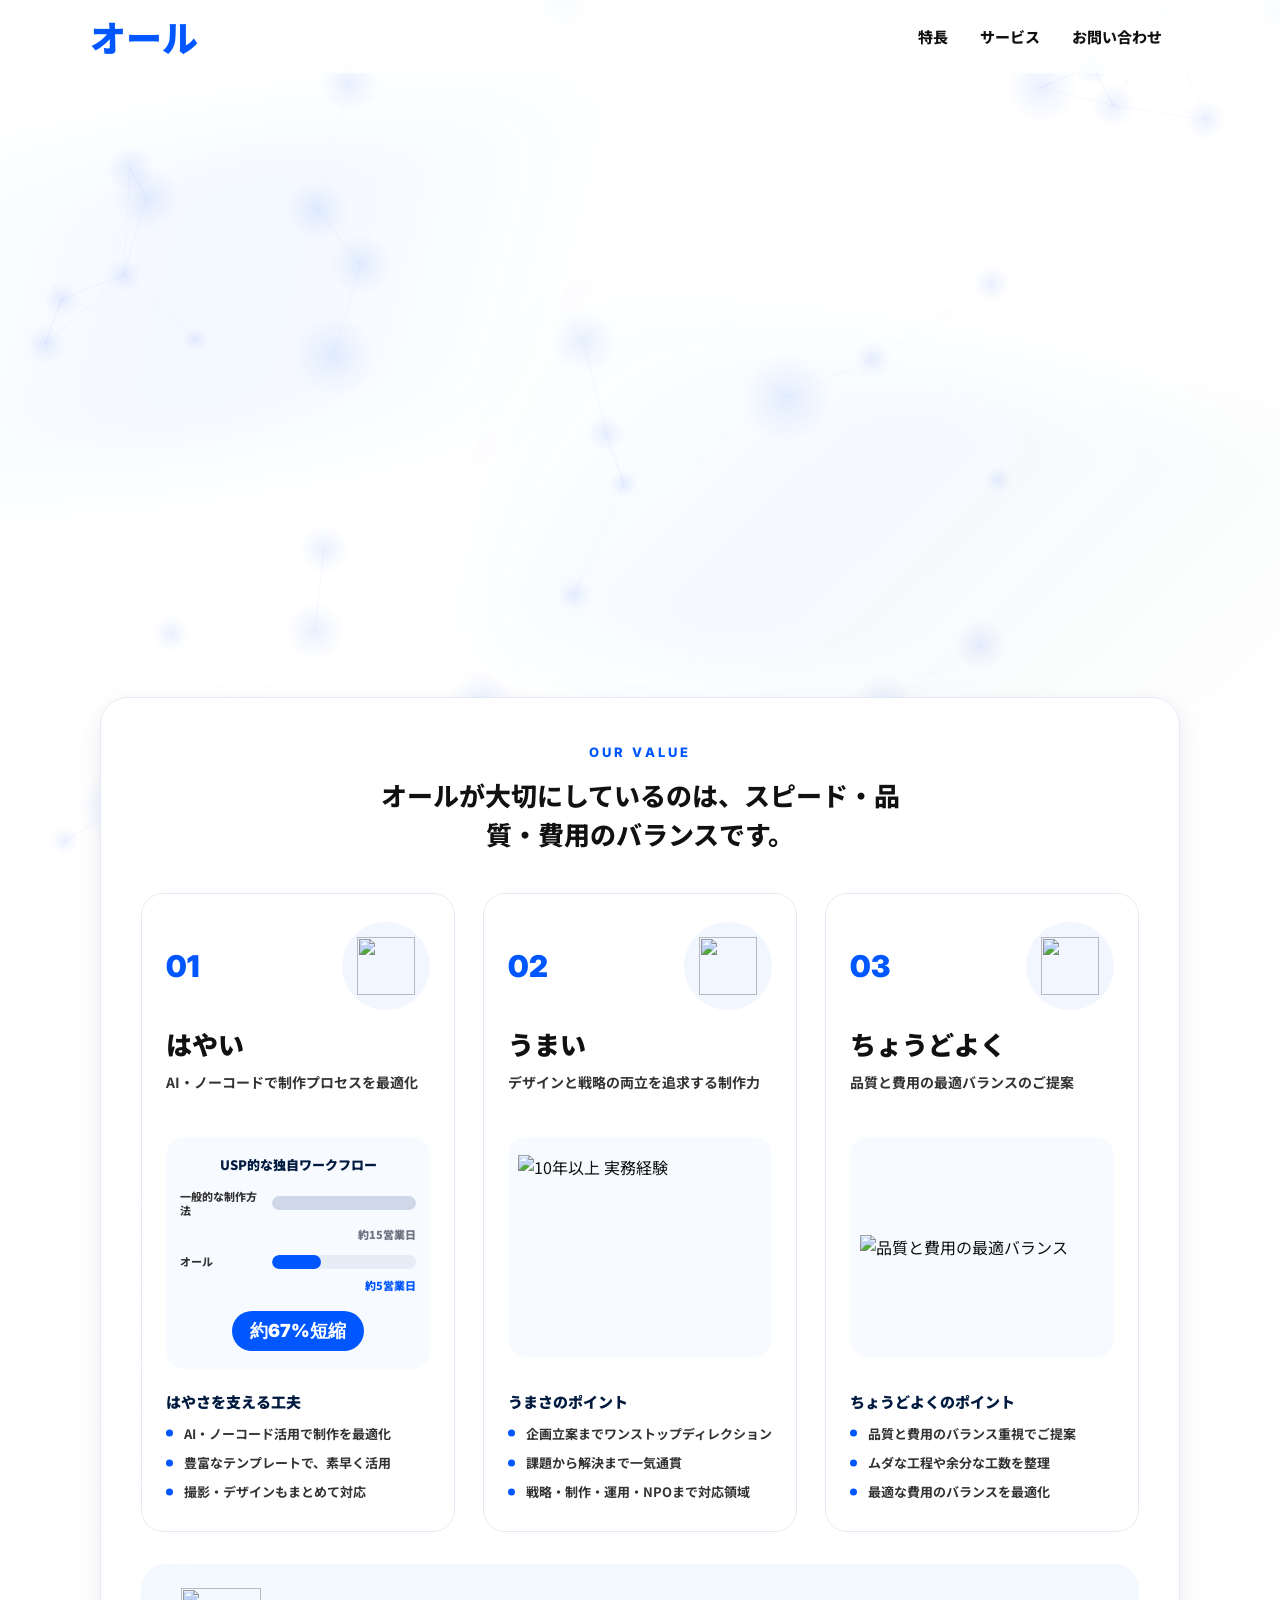
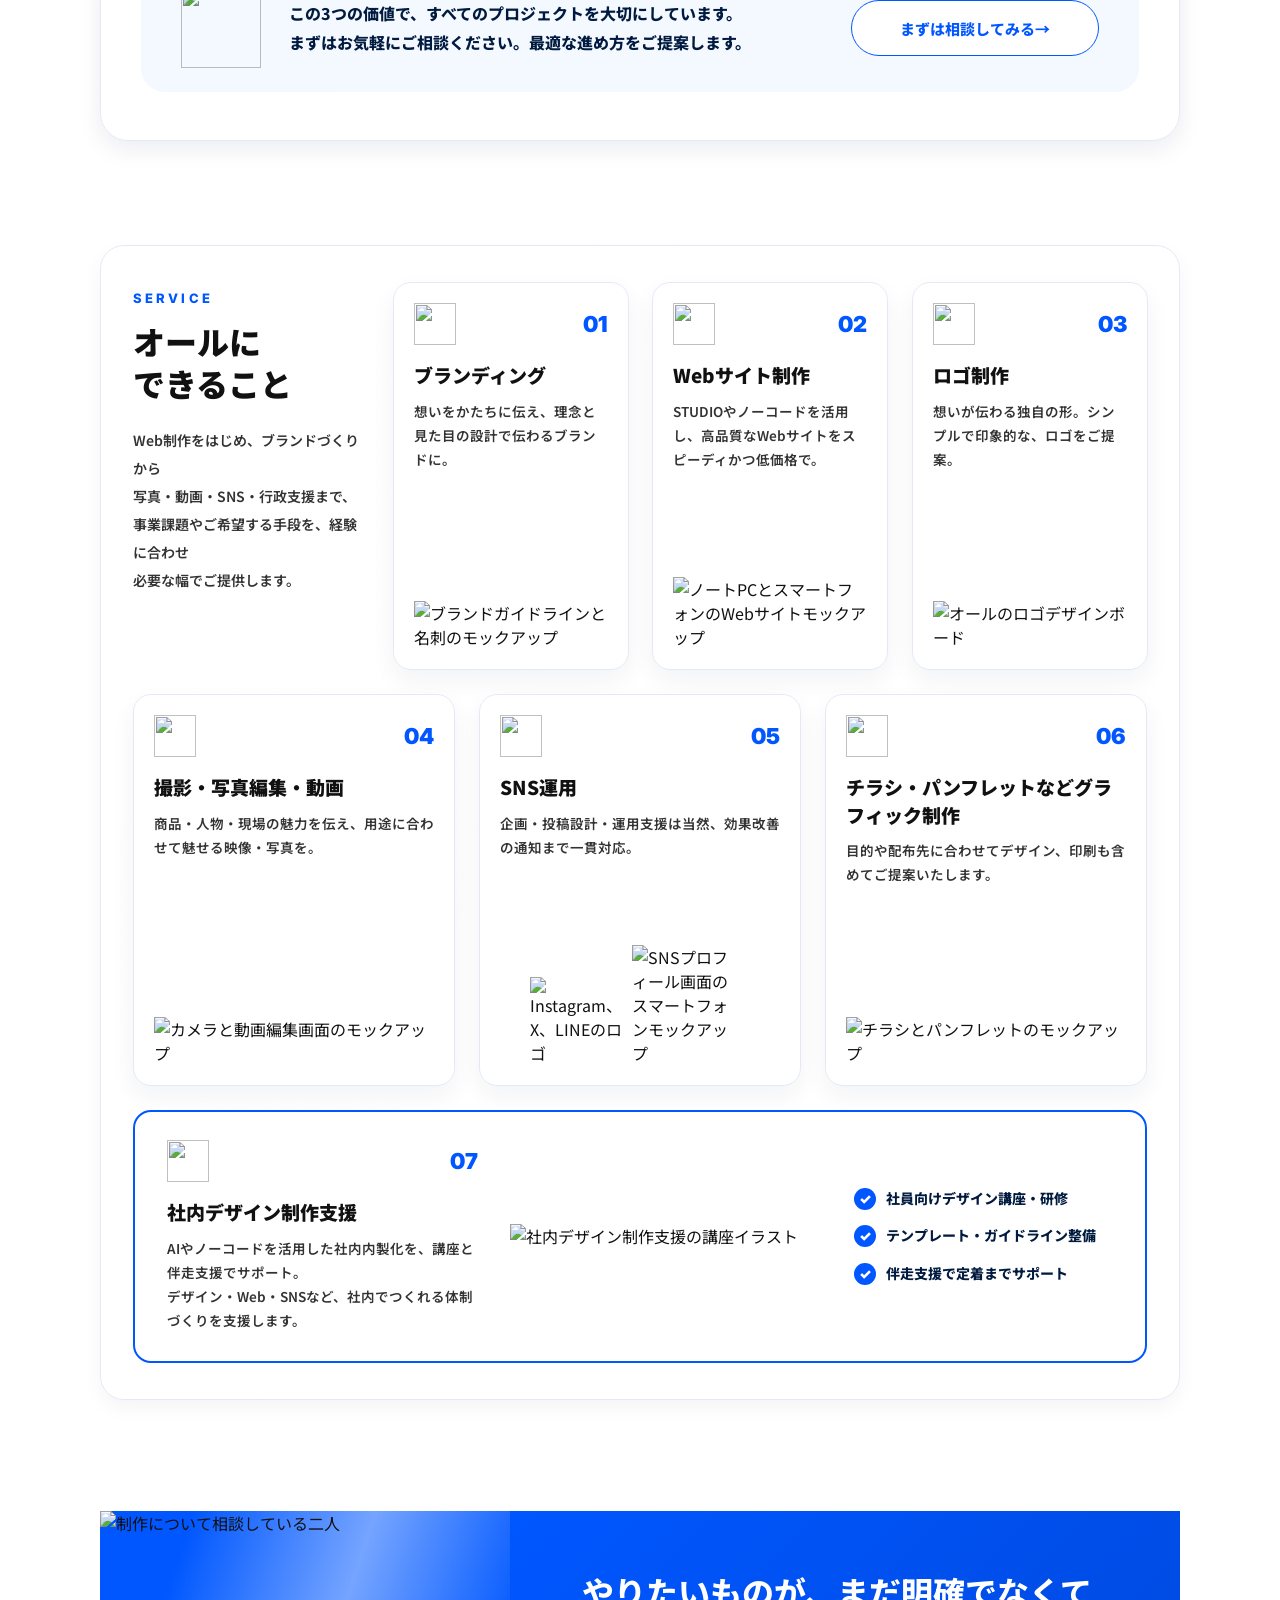
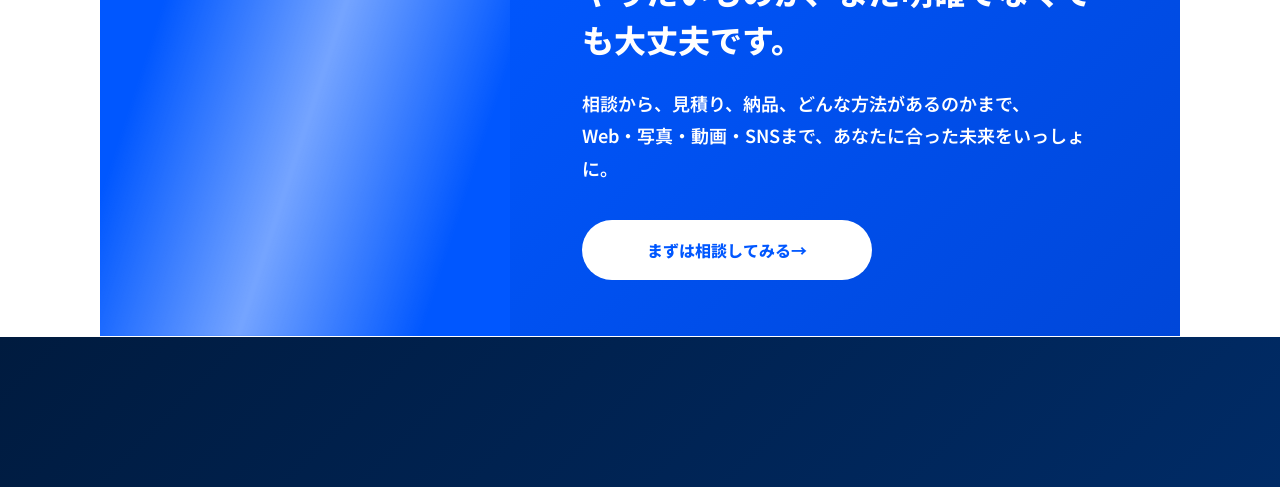
==== index.html @ e52a2c51 "Add files via upload" ====
<!DOCTYPE html>
<html lang="ja">
<head>
  <meta charset="UTF-8">
  <meta name="viewport" content="width=device-width, initial-scale=1.0">
  <title>オール | はやく、うまく、ちょうどよく。</title>
  <meta name="description" content="オールは、企画・デザイン・Web・写真・動画・SNSまで一貫して伴走するデザインスタジオです。">
  <link rel="preconnect" href="https://fonts.googleapis.com">
  <link rel="preconnect" href="https://fonts.gstatic.com" crossorigin>
  <link href="https://fonts.googleapis.com/css2?family=Inter:wght@600;700;800;900&amp;family=Noto+Sans+JP:wght@400;500;600;700;800;900&amp;family=Poppins:wght@700;800;900&amp;display=swap" rel="stylesheet">
  <link rel="stylesheet" href="style.css">
  <script src="bg-bokeh.js" defer></script>
  <script src="script.js" defer></script>
</head>
<body>
  <canvas id="bg-bokeh" class="bg-bokeh" aria-hidden="true"></canvas>
  <header class="site-header">
    <input class="nav-toggle" type="checkbox" id="nav-toggle" aria-label="メニューを開閉">
    <div class="site-header__inner">
      <a class="site-logo" href="#top" aria-label="オール トップへ">オール</a>

      <nav class="primary-nav" aria-label="メインナビゲーション">
        <a href="#value">特長</a>
        <a href="#service">サービス</a>
        <a href="#contact">お問い合わせ</a>
      </nav>

      <div class="header-actions">
        <label class="hamburger" for="nav-toggle" aria-label="メニュー">
          <span></span>
          <span></span>
          <span></span>
        </label>
      </div>
    </div>

    <nav class="mobile-menu" aria-label="モバイルナビゲーション">
      <a href="#value">特長</a>
      <a href="#service">サービス</a>
      <a href="#contact">お問い合わせ</a>
    </nav>
  </header>

  <main id="top">
    <section class="hero" aria-labelledby="hero-title">
      <h1 class="visually-hidden" id="hero-title">はやく、うまく、ちょうどよく。</h1>
      <p class="visually-hidden">
        オールは、企画・デザイン・Web・写真・動画・SNSまで一貫して伴走。
        AI・ノーコードも活用し、地域の事業者・団体・行政・教育に、
        ムダなく、ちょうどよい制作を届けます。
      </p>
      <video class="hero__animation" src="assets/topanime.mp4" autoplay muted loop playsinline preload="auto" aria-hidden="true"></video>
    </section>

    <section class="value-section" id="value" aria-labelledby="value-title">
      <div class="value-panel">
        <div class="section-heading section-heading--center">
          <p class="section-heading__eyebrow" id="value-title">OUR VALUE</p>
          <p class="section-heading__lead">オールが大切にしているのは、スピード・品質・費用のバランスです。</p>
        </div>

        <div class="value-grid">
          <article class="value-card">
            <div class="value-card__top">
              <span class="value-card__number">01</span>
              <span class="icon-circle">
                <img src="assets/icon_value_speed_lightning.png" alt="" loading="lazy">
              </span>
            </div>
            <h2 class="value-card__title">はやい</h2>
            <p class="value-card__text">AI・ノーコードで制作プロセスを最適化</p>

            <div class="workflow-figure" aria-label="一般的な制作方法とオールの制作期間比較">
              <p class="figure-title">USP的な独自ワークフロー</p>
              <div class="bar-row">
                <div class="bar-row__label">一般的な制作方法</div>
                <div class="bar-track">
                  <span class="bar-fill bar-fill--gray"></span>
                </div>
                <div class="bar-row__days">約15営業日</div>
              </div>
              <div class="bar-row">
                <div class="bar-row__label">オール</div>
                <div class="bar-track">
                  <span class="bar-fill bar-fill--blue"></span>
                </div>
                <div class="bar-row__days bar-row__days--blue">約5営業日</div>
              </div>
              <div class="saving-badge">約67%短縮</div>
            </div>

            <div class="value-list">
              <h3>はやさを支える工夫</h3>
              <ul>
                <li>AI・ノーコード活用で制作を最適化</li>
                <li>豊富なテンプレートで、素早く活用</li>
                <li>撮影・デザインもまとめて対応</li>
              </ul>
            </div>
          </article>

          <article class="value-card">
            <div class="value-card__top">
              <span class="value-card__number">02</span>
              <span class="icon-circle">
                <img src="assets/icon_value_quality_pen.png" alt="" loading="lazy">
              </span>
            </div>
            <h2 class="value-card__title">うまい</h2>
            <p class="value-card__text">デザインと戦略の両立を追求する制作力</p>

            <div class="experience-figure value-asset-figure" aria-label="企画・デザイン領域の実績">
              <img src="assets/new_aset_1.png" alt="10年以上 実務経験" loading="lazy">
            </div>

            <div class="value-list">
              <h3>うまさのポイント</h3>
              <ul>
                <li>企画立案までワンストップディレクション</li>
                <li>課題から解決まで一気通貫</li>
                <li>戦略・制作・運用・NPOまで対応領域</li>
              </ul>
            </div>
          </article>

          <article class="value-card">
            <div class="value-card__top">
              <span class="value-card__number">03</span>
              <span class="icon-circle">
                <img src="assets/icon_value_balance_scale.png" alt="" loading="lazy">
              </span>
            </div>
            <h2 class="value-card__title">ちょうどよく</h2>
            <p class="value-card__text">品質と費用の最適バランスのご提案</p>

            <div class="matrix-figure value-asset-figure" aria-label="品質と費用の最適バランス">
              <img src="assets/new_aset_2.png" alt="品質と費用の最適バランス" loading="lazy">
            </div>

            <div class="value-list">
              <h3>ちょうどよくのポイント</h3>
              <ul>
                <li>品質と費用のバランス重視でご提案</li>
                <li>ムダな工程や余分な工数を整理</li>
                <li>最適な費用のバランスを最適化</li>
              </ul>
            </div>
          </article>
        </div>

        <div class="value-cta">
          <img class="value-cta__icon" src="assets/icon_cta_lightbulb_badge.png" alt="" loading="lazy">
          <p class="value-cta__text">
            この3つの価値で、すべてのプロジェクトを大切にしています。<br>
            まずはお気軽にご相談ください。最適な進め方をご提案します。
          </p>
          <a class="button button--outline" href="#contact">まずは相談してみる <span aria-hidden="true">→</span></a>
        </div>
      </div>
    </section>

    <section class="service-section" id="service" aria-labelledby="service-title">
      <div class="service-panel">
        <div class="service-grid">
          <div class="service-intro">
            <p class="service-intro__eyebrow" id="service-title">SERVICE</p>
            <h2 class="service-intro__title">オールに<br>できること</h2>
            <p class="service-intro__text">
              Web制作をはじめ、ブランドづくりから<br>
              写真・動画・SNS・行政支援まで、<br>
              事業課題やご希望する手段を、経験に合わせ<br>
              必要な幅でご提供します。
            </p>
          </div>

          <article class="service-card">
            <div class="service-card__meta">
              <img src="assets/icon_branding_layers.png" alt="" loading="lazy">
              <span>01</span>
            </div>
            <h3>ブランディング</h3>
            <p>想いをかたちに伝え、理念と見た目の設計で伝わるブランドに。</p>
            <div class="service-card__visual">
              <img src="assets/mockup_branding_guideline_set.png" alt="ブランドガイドラインと名刺のモックアップ" loading="lazy">
            </div>
          </article>

          <article class="service-card">
            <div class="service-card__meta">
              <img src="assets/icon_web_monitor_phone.png" alt="" loading="lazy">
              <span>02</span>
            </div>
            <h3>Webサイト制作</h3>
            <p>STUDIOやノーコードを活用し、高品質なWebサイトをスピーディかつ低価格で。</p>
            <div class="service-card__visual">
              <img src="assets/mockup_website_laptop_phone.png" alt="ノートPCとスマートフォンのWebサイトモックアップ" loading="lazy">
            </div>
          </article>

          <article class="service-card">
            <div class="service-card__meta">
              <img src="assets/icon_logo_pen_nib_nodes.png" alt="" loading="lazy">
              <span>03</span>
            </div>
            <h3>ロゴ制作</h3>
            <p>想いが伝わる独自の形。シンプルで印象的な、ロゴをご提案。</p>
            <div class="service-card__visual">
              <img src="assets/logo_identity_board.png" alt="オールのロゴデザインボード" loading="lazy">
            </div>
          </article>

          <div class="service-row service-row--three">
            <article class="service-card">
              <div class="service-card__meta">
                <img src="assets/icon_camera.png" alt="" loading="lazy">
                <span>04</span>
              </div>
              <h3>撮影・写真編集・動画</h3>
              <p>商品・人物・現場の魅力を伝え、用途に合わせて魅せる映像・写真を。</p>
              <div class="service-card__visual">
                <img src="assets/mockup_photo_video_camera_laptop.png" alt="カメラと動画編集画面のモックアップ" loading="lazy">
              </div>
            </article>

            <article class="service-card">
              <div class="service-card__meta">
                <img src="assets/icon_sns_like_bubble.png" alt="" loading="lazy">
                <span>05</span>
              </div>
              <h3>SNS運用</h3>
              <p>企画・投稿設計・運用支援は当然、効果改善の通知まで一貫対応。</p>
              <div class="service-card__visual service-card__visual--sns">
                <img class="sns-logos" src="assets/sns_platform_logos_instagram_x_line.png" alt="Instagram、X、LINEのロゴ" loading="lazy">
                <img class="sns-phone" src="assets/mockup_sns_profile_phone.png" alt="SNSプロフィール画面のスマートフォンモックアップ" loading="lazy">
              </div>
            </article>

            <article class="service-card">
              <div class="service-card__meta">
                <img src="assets/icon_graphic_brochure_book.png" alt="" loading="lazy">
                <span>06</span>
              </div>
              <h3>チラシ・パンフレットなどグラフィック制作</h3>
              <p>目的や配布先に合わせてデザイン、印刷も含めてご提案いたします。</p>
              <div class="service-card__visual">
                <img src="assets/mockup_brochure_pamphlet_set.png" alt="チラシとパンフレットのモックアップ" loading="lazy">
              </div>
            </article>
          </div>

          <article class="service-support">
            <div class="service-support__copy">
              <div class="service-card__meta service-card__meta--support">
                <img src="assets/icon_internal_design_support_presentation.png" alt="" loading="lazy">
                <span>07</span>
              </div>
              <h3>社内デザイン制作支援</h3>
              <p>
                AIやノーコードを活用した社内内製化を、講座と伴走支援でサポート。<br>
                デザイン・Web・SNSなど、社内でつくれる体制づくりを支援します。
              </p>
            </div>
            <div class="service-support__image">
              <img src="assets/illustration_internal_design_support.png" alt="社内デザイン制作支援の講座イラスト" loading="lazy">
            </div>
            <ul class="support-checklist">
              <li>社員向けデザイン講座・研修</li>
              <li>テンプレート・ガイドライン整備</li>
              <li>伴走支援で定着までサポート</li>
            </ul>
          </article>
        </div>
      </div>
    </section>

    <section class="cta-section" id="contact" aria-labelledby="cta-title">
      <div class="cta-section__photo">
        <img src="assets/cta_consultation_photo.png" alt="制作について相談している二人" loading="lazy">
      </div>
      <div class="cta-section__content">
        <h2 id="cta-title">やりたいものが、まだ明確でなくても大丈夫です。</h2>
        <p>
          相談から、見積り、納品、どんな方法があるのかまで、<br>
          Web・写真・動画・SNSまで、あなたに合った未来をいっしょに。
        </p>
        <a class="button button--white" href="mailto:hello@all-design.studio">まずは相談してみる <span aria-hidden="true">→</span></a>
        <img class="talk-note" src="assets/new_aset_3_transparent.png" alt="" aria-hidden="true" loading="lazy">
      </div>
    </section>
  </main>

  <footer class="site-footer">
    <a class="site-footer__logo" href="#top">オール</a>
    <p class="site-footer__copy">© 2026 オール</p>
    <div class="site-footer__social" aria-label="SNSとメール">
      <a class="social-icon social-icon--instagram" href="#" aria-label="Instagram"></a>
      <a class="social-icon social-icon--mail" href="mailto:hello@all-design.studio" aria-label="メール"></a>
    </div>
  </footer>
</body>
</html>
---- style.css ----
:root {
  --blue: #0057ff;
  --sub-blue: #0066ff;
  --dark-navy: #001b3f;
  --black: #111111;
  --text-gray: #333333;
  --light-gray: #f7faff;
  --pale-blue: #f1f6ff;
  --border: #e4eaf5;
  --white: #ffffff;
  --shadow-soft: 0 8px 24px rgba(0, 30, 80, 0.08);
  --shadow-card: 0 10px 24px rgba(0, 30, 80, 0.055);
  --font-jp: "Noto Sans JP", sans-serif;
  --font-en: "Inter", "Poppins", sans-serif;
}

* {
  box-sizing: border-box;
}

html {
  scroll-behavior: smooth;
}

/* 追従ヘッダーの分だけアンカー位置をずらす */
#value,
#service,
#contact {
  scroll-margin-top: 88px;
}

@media (prefers-reduced-motion: reduce) {
  html {
    scroll-behavior: auto;
  }
}

body {
  position: relative;
  margin: 0;
  overflow-x: hidden;
  background: var(--white);
  color: var(--black);
  font-family: var(--font-jp);
  letter-spacing: 0;
}

body::before,
body::after {
  position: fixed;
  inset: auto;
  z-index: 0;
  content: "";
  pointer-events: none;
  filter: blur(34px);
  opacity: 0.42;
  mix-blend-mode: multiply;
}

body::before {
  top: 130px;
  left: -12vw;
  width: 72vw;
  height: 34vh;
  background:
    linear-gradient(112deg, transparent 0%, rgba(0, 87, 255, 0.11) 42%, rgba(0, 102, 255, 0.07) 58%, transparent 76%);
  transform: rotate(-8deg) translate3d(0, 0, 0);
}

body::after {
  right: -18vw;
  bottom: 19vh;
  width: 78vw;
  height: 38vh;
  background:
    linear-gradient(126deg, transparent 0%, rgba(0, 102, 255, 0.09) 34%, rgba(0, 27, 63, 0.045) 56%, transparent 78%);
  transform: rotate(10deg) translate3d(0, 0, 0);
}

body > * {
  position: relative;
  z-index: 1;
}

/* つながる水玉模様（背景キャンバス） */
.bg-bokeh {
  position: fixed;
  inset: 0;
  z-index: 0;
  width: 100%;
  height: 100%;
  pointer-events: none;
}

img {
  display: block;
  max-width: 100%;
}

a {
  color: inherit;
  text-decoration: none;
}

.visually-hidden {
  position: absolute;
  width: 1px;
  height: 1px;
  padding: 0;
  overflow: hidden;
  clip: rect(0, 0, 0, 0);
  white-space: nowrap;
  border: 0;
}

button,
input,
textarea,
select {
  font: inherit;
}

/* Motion */
@keyframes headerReveal {
  from {
    opacity: 0;
    transform: translateY(-18px);
  }

  to {
    opacity: 1;
    transform: translateY(0);
  }
}

@keyframes heroReveal {
  0% {
    opacity: 0;
    transform: translateY(22px) scale(0.99);
    filter: blur(8px);
  }

  55% {
    opacity: 1;
    filter: blur(0);
  }

  100% {
    opacity: 1;
    transform: translateY(0) scale(1);
    filter: blur(0);
  }
}

@keyframes barGrow {
  from {
    transform: scaleX(0);
  }

  to {
    transform: scaleX(1);
  }
}

@keyframes iconPop {
  0% {
    transform: scale(0.82) rotate(-4deg);
  }

  65% {
    transform: scale(1.08) rotate(2deg);
  }

  100% {
    transform: scale(1) rotate(0deg);
  }
}

@keyframes numberGlow {
  0%,
  62%,
  100% {
    transform: translateY(0) scale(1);
    filter: brightness(1);
    text-shadow: 0 0 0 rgba(0, 87, 255, 0);
  }

  66% {
    transform: translateY(-1px) scale(1.12);
    filter: brightness(1.38);
    text-shadow: 0 0 18px rgba(0, 87, 255, 0.38);
  }

  70% {
    transform: translateY(0) scale(0.98);
    filter: brightness(1.06);
    text-shadow: 0 0 6px rgba(0, 87, 255, 0.16);
  }

  75% {
    transform: translateY(-1px) scale(1.08);
    filter: brightness(1.28);
    text-shadow: 0 0 14px rgba(0, 87, 255, 0.3);
  }

  82% {
    transform: translateY(0) scale(1);
    filter: brightness(1);
    text-shadow: 0 0 0 rgba(0, 87, 255, 0);
  }
}

@keyframes iconWink {
  0%,
  76%,
  100% {
    transform: rotate(0deg) scale(1);
  }

  81% {
    transform: rotate(-7deg) scale(1.04);
  }

  86% {
    transform: rotate(7deg) scale(1.05);
  }

  91% {
    transform: rotate(0deg) scale(1);
  }
}

@keyframes dotPulse {
  0%,
  100% {
    box-shadow: 0 0 0 0 rgba(0, 87, 255, 0);
  }

  50% {
    box-shadow: 0 0 0 8px rgba(0, 87, 255, 0.12);
  }
}

@keyframes assetBreath {
  0%,
  100% {
    transform: translateY(var(--asset-y, 0px)) scale(1);
  }

  50% {
    transform: translateY(calc(var(--asset-y, 0px) - 3px)) scale(1.012);
  }
}

@keyframes visualFloat {
  0%,
  100% {
    transform: translateY(0) scale(1);
  }

  50% {
    transform: translateY(-4px) scale(1.012);
  }
}

@keyframes lightSweep {
  from {
    transform: translateX(-130%) skewX(-18deg);
  }

  to {
    transform: translateX(130%) skewX(-18deg);
  }
}

@keyframes ambientDriftOne {
  0%,
  100% {
    transform: rotate(-8deg) translate3d(0, 0, 0) scale(1);
  }

  50% {
    transform: rotate(-4deg) translate3d(5vw, 4vh, 0) scale(1.05);
  }
}

@keyframes ambientDriftTwo {
  0%,
  100% {
    transform: rotate(10deg) translate3d(0, 0, 0) scale(1);
  }

  50% {
    transform: rotate(5deg) translate3d(-5vw, -3vh, 0) scale(1.04);
  }
}

/* Buttons */
.button {
  display: inline-flex;
  align-items: center;
  justify-content: center;
  min-width: max-content;
  position: relative;
  overflow: hidden;
  border-radius: 999px;
  border: 1px solid transparent;
  font-weight: 800;
  line-height: 1;
  white-space: nowrap;
  transition: transform 180ms ease, box-shadow 180ms ease, background 180ms ease;
}

.button::after {
  position: absolute;
  inset: 0 auto 0 -42%;
  width: 34%;
  background: linear-gradient(90deg, transparent, rgba(255, 255, 255, 0.5), transparent);
  content: "";
  opacity: 0;
  transform: skewX(-18deg);
  pointer-events: none;
}

.button:hover {
  transform: translateY(-1px);
  box-shadow: 0 10px 20px rgba(0, 87, 255, 0.18);
}

.button:active {
  transform: translateY(0) scale(0.98);
  transition-duration: 90ms;
}

.button--primary {
  height: 40px;
  padding: 0 24px;
  background: var(--blue);
  color: var(--white);
  font-size: 14px;
}

.button--outline {
  height: 56px;
  padding: 0 48px;
  border-color: var(--blue);
  background: var(--white);
  color: var(--blue);
  font-size: 15px;
}

.button--white {
  height: 60px;
  padding: 0 64px;
  background: var(--white);
  color: var(--blue);
  font-size: 16px;
}

/* Header */
.site-header {
  position: sticky;
  top: 0;
  z-index: 20;
  background: rgba(255, 255, 255, 0.7);
  -webkit-backdrop-filter: saturate(180%) blur(18px);
  backdrop-filter: saturate(180%) blur(18px);
  border-bottom: 1px solid transparent;
  transition: background 320ms ease, border-color 320ms ease, box-shadow 320ms ease;
}

.site-header.is-scrolled {
  background: rgba(255, 255, 255, 0.82);
  border-bottom-color: var(--border);
  box-shadow: 0 6px 22px rgba(0, 30, 80, 0.05);
}

/* backdrop-filter 非対応ブラウザ向けフォールバック */
@supports not ((-webkit-backdrop-filter: blur(1px)) or (backdrop-filter: blur(1px))) {
  .site-header {
    background: rgba(255, 255, 255, 0.95);
  }
}

.site-header__inner {
  display: flex;
  align-items: center;
  gap: 28px;
  width: min(100%, 1180px);
  height: 72px;
  margin: 0 auto;
  padding: 0 40px;
}

.site-logo {
  color: var(--blue);
  font-family: var(--font-jp);
  font-size: 36px;
  font-weight: 900;
  line-height: 1;
}

.primary-nav {
  display: flex;
  align-items: center;
  gap: 32px;
  margin-left: auto;
  color: var(--black);
  font-size: 15px;
  font-weight: 800;
}

.primary-nav a {
  position: relative;
}

.primary-nav a::after {
  position: absolute;
  right: 0;
  bottom: -8px;
  left: 0;
  height: 2px;
  background: var(--blue);
  content: "";
  opacity: 0;
  transform: scaleX(0.4);
  transition: opacity 180ms ease, transform 180ms ease;
}

.primary-nav a:hover::after {
  opacity: 1;
  transform: scaleX(1);
}

.header-actions {
  display: flex;
  align-items: center;
  gap: 18px;
}

.hamburger {
  display: none;
  flex-direction: column;
  justify-content: center;
  gap: 5px;
  width: 34px;
  height: 34px;
  cursor: pointer;
}

.hamburger span {
  display: block;
  width: 24px;
  height: 3px;
  margin-left: auto;
  border-radius: 999px;
  background: var(--blue);
}

.nav-toggle {
  position: absolute;
  width: 1px;
  height: 1px;
  overflow: hidden;
  opacity: 0;
  pointer-events: none;
}

.mobile-menu {
  position: absolute;
  top: 72px;
  right: max(24px, calc((100vw - 1100px) / 2));
  display: grid;
  gap: 18px;
  width: 260px;
  padding: 22px;
  border: 1px solid var(--border);
  border-radius: 20px;
  background: rgba(255, 255, 255, 0.96);
  box-shadow: var(--shadow-soft);
  color: var(--black);
  font-weight: 800;
  opacity: 0;
  pointer-events: none;
  transform: translateY(-8px);
  transition: opacity 180ms ease, transform 180ms ease;
  visibility: hidden;
}

.nav-toggle:checked ~ .mobile-menu {
  opacity: 1;
  pointer-events: auto;
  transform: translateY(0);
  visibility: visible;
}

/* Hero */
.hero {
  position: relative;
  display: flex;
  align-items: center;
  justify-content: center;
  min-height: 0;
  padding: 16px 40px 48px;
  overflow: hidden;
  background: transparent;
}

.hero__animation {
  width: min(100%, 1120px);
  height: auto;
  object-fit: contain;
}

.value-panel,
.service-panel,
.cta-section {
  position: relative;
  overflow: hidden;
}

.value-panel::after,
.service-panel::after,
.cta-section::after {
  position: absolute;
  inset: 0 auto 0 -42%;
  z-index: 0;
  width: 34%;
  background: linear-gradient(90deg, transparent, rgba(255, 255, 255, 0.46), transparent);
  content: "";
  pointer-events: none;
  opacity: 0;
}

.value-panel > *,
.service-panel > *,
.cta-section > * {
  position: relative;
  z-index: 1;
}

@media (prefers-reduced-motion: no-preference) {
  body::before {
    animation: ambientDriftOne 18s ease-in-out infinite;
  }

  body::after {
    animation: ambientDriftTwo 22s ease-in-out infinite;
  }

  .site-header {
    animation: headerReveal 720ms cubic-bezier(0.22, 1, 0.36, 1) both;
  }

  .hero__animation {
    animation: heroReveal 1200ms 120ms cubic-bezier(0.16, 1, 0.3, 1) both;
    will-change: transform, opacity, filter;
  }

  .reveal-item {
    --reveal-y: 28px;
    --reveal-scale: 0.99;
    --reveal-blur: 5px;
    opacity: 0;
    transform: translate3d(0, var(--reveal-y), 0) scale(var(--reveal-scale));
    filter: blur(var(--reveal-blur));
    transition:
      opacity 640ms cubic-bezier(0.22, 1, 0.36, 1),
      transform 760ms cubic-bezier(0.16, 1, 0.3, 1),
      filter 540ms cubic-bezier(0.16, 1, 0.3, 1);
    transition-delay: calc(var(--reveal-index, 0) * 70ms);
    will-change: transform, opacity, filter;
  }

  /* 大きなパネル全体はブラーを掛けるとモヤっと重くなるので、控えめに */
  .value-panel.reveal-item,
  .service-panel.reveal-item {
    --reveal-y: 18px;
    --reveal-scale: 1;
    --reveal-blur: 0px;
  }

  .value-card.reveal-item,
  .service-card.reveal-item {
    --reveal-y: 40px;
    --reveal-scale: 0.97;
    --reveal-blur: 6px;
  }

  .value-cta.reveal-item,
  .service-support.reveal-item,
  .cta-section.reveal-item {
    --reveal-y: 28px;
    --reveal-scale: 0.99;
  }

  .reveal-item.is-visible {
    opacity: 1;
    transform: translate3d(0, 0, 0) scale(1);
    filter: blur(0);
  }

  .reveal-item .bar-fill {
    transform: scaleX(0);
    transform-origin: left center;
  }

  .reveal-item.is-visible .bar-fill {
    animation: barGrow 980ms cubic-bezier(0.16, 1, 0.3, 1) forwards;
    animation-delay: calc(240ms + var(--reveal-index, 0) * 80ms);
  }

  .reveal-item.is-visible .icon-circle img,
  .reveal-item.is-visible .service-card__meta img {
    animation: iconPop 760ms cubic-bezier(0.16, 1, 0.3, 1) both;
    animation-delay: calc(120ms + var(--reveal-index, 0) * 70ms);
  }

  .value-panel.is-visible::after,
  .service-panel.is-visible::after,
  .cta-section.is-visible::after {
    opacity: 1;
    animation: lightSweep 1250ms cubic-bezier(0.16, 1, 0.3, 1) 180ms both;
  }

  .button:hover::after {
    opacity: 1;
    animation: lightSweep 760ms cubic-bezier(0.16, 1, 0.3, 1) both;
  }

  .value-card__number,
  .service-card__meta span {
    animation: numberGlow 4.8s cubic-bezier(0.34, 1.56, 0.64, 1) infinite;
    animation-delay: calc(var(--reveal-index, 0) * 420ms);
    transform-origin: center;
    will-change: transform, filter;
  }

  .value-card.is-visible .icon-circle,
  .service-card.is-visible .service-card__meta img {
    animation: iconWink 6.8s ease-in-out infinite;
    animation-delay: calc(900ms + var(--reveal-index, 0) * 520ms);
    transform-origin: center;
  }

  .matrix-point--all {
    animation: dotPulse 2.8s ease-in-out infinite;
  }

  .value-card.is-visible .value-asset-figure img {
    animation: assetBreath 7.4s ease-in-out infinite;
    animation-delay: calc(700ms + var(--reveal-index, 0) * 380ms);
  }

  .service-card.is-visible .service-card__visual img {
    animation: visualFloat 8.2s ease-in-out infinite;
    animation-delay: calc(600ms + var(--reveal-index, 0) * 340ms);
  }
}

/* Shared section heading */
.section-heading--center {
  text-align: center;
}

.section-heading__eyebrow {
  margin: 0 0 16px;
  color: var(--blue);
  font-family: var(--font-en);
  font-size: 13px;
  font-weight: 800;
  line-height: 1;
  letter-spacing: 0.24em;
  text-transform: uppercase;
}

.section-heading__lead {
  margin: 0 auto 40px;
  max-width: 20em;
  font-size: 26px;
  font-weight: 800;
  line-height: 1.5;
}

/* Value */
.value-section {
  padding: 0 40px;
}

.value-panel {
  width: min(100%, 1080px);
  margin: 0 auto;
  padding: 48px 40px;
  border: 1px solid var(--border);
  border-radius: 28px;
  background: var(--white);
  box-shadow: var(--shadow-soft);
}

.value-grid {
  display: grid;
  grid-template-columns: repeat(3, minmax(0, 1fr));
  gap: 28px;
}

.value-card {
  display: flex;
  flex-direction: column;
  position: relative;
  min-width: 0;
  padding: 28px 24px;
  border: 1px solid var(--border);
  border-radius: 22px;
  background: var(--white);
  transition:
    transform 260ms cubic-bezier(0.16, 1, 0.3, 1),
    border-color 260ms ease,
    box-shadow 260ms ease;
}

.value-card:hover {
  border-color: rgba(0, 87, 255, 0.24);
  box-shadow: 0 18px 34px rgba(0, 30, 80, 0.11);
  transform: translateY(-6px) scale(1.01);
}

.value-card__top {
  display: flex;
  align-items: center;
  justify-content: space-between;
  gap: 18px;
  margin-bottom: 16px;
}

.value-card__number {
  display: inline-block;
  color: var(--blue);
  font-family: var(--font-en);
  font-size: 30px;
  font-weight: 900;
  line-height: 1;
  transition: filter 220ms ease, transform 220ms ease;
}

.value-card:hover .value-card__number {
  animation: none;
  filter: brightness(1.25);
  transform: translateX(2px) scale(1.08);
}

.icon-circle {
  display: grid;
  place-items: center;
  width: 88px;
  height: 88px;
  overflow: hidden;
  border-radius: 999px;
  background: var(--pale-blue);
  transition: background 260ms ease, box-shadow 260ms ease, transform 260ms ease;
}

.value-card:hover .icon-circle {
  animation: none;
  background: #e8f1ff;
  box-shadow: 0 12px 26px rgba(0, 87, 255, 0.16);
  transform: rotate(3deg) scale(1.04);
}

.icon-circle img {
  width: 58px;
  height: 58px;
  object-fit: contain;
  mix-blend-mode: multiply;
}

.value-card__title {
  margin: 0;
  font-size: 26px;
  font-weight: 900;
  line-height: 1.35;
}

.value-card__text {
  min-height: 46px;
  margin: 10px 0 20px;
  color: var(--text-gray);
  font-size: 14px;
  font-weight: 700;
  line-height: 1.65;
}

.figure-title {
  margin: 0 0 14px;
  color: var(--dark-navy);
  font-size: 13px;
  font-weight: 900;
  line-height: 1.5;
  text-align: center;
}

.workflow-figure,
.experience-figure,
.matrix-figure {
  min-height: 220px;
  margin: 0 0 22px;
  padding: 18px 14px;
  border-radius: 18px;
  background: var(--light-gray);
}

.value-asset-figure {
  --asset-y: 0px;
  display: grid;
  place-items: center;
  padding: 10px;
}

.experience-figure.value-asset-figure {
  --asset-y: 8px;
}

.value-asset-figure img {
  width: 100%;
  max-height: 190px;
  object-fit: contain;
  mix-blend-mode: multiply;
  transform: translateY(var(--asset-y));
  transition: transform 320ms cubic-bezier(0.16, 1, 0.3, 1), filter 320ms ease;
}

.value-card:hover .value-asset-figure img {
  animation: none;
  filter: saturate(1.08);
  transform: translateY(calc(var(--asset-y) - 4px)) scale(1.025);
}

.bar-row {
  display: grid;
  grid-template-columns: 82px minmax(0, 1fr);
  gap: 8px 10px;
  align-items: center;
  margin: 12px 0;
}

.bar-row__label {
  color: var(--text-gray);
  font-size: 11px;
  font-weight: 800;
  line-height: 1.35;
}

.bar-track {
  height: 14px;
  overflow: hidden;
  border-radius: 999px;
  background: #e7edf7;
}

.bar-fill {
  display: block;
  height: 100%;
  border-radius: inherit;
}

.bar-fill--gray {
  width: 100%;
  background: #cfd8e8;
}

.bar-fill--blue {
  width: 34%;
  background: var(--blue);
}

.bar-row__days {
  grid-column: 2;
  justify-self: end;
  color: #6b7280;
  font-size: 11px;
  font-weight: 900;
}

.bar-row__days--blue {
  color: var(--blue);
}

.saving-badge {
  display: flex;
  align-items: center;
  justify-content: center;
  width: fit-content;
  margin: 18px auto 0;
  padding: 8px 18px;
  border-radius: 999px;
  background: var(--blue);
  color: var(--white);
  font-family: var(--font-en);
  font-size: 18px;
  font-weight: 900;
}

.experience-figure {
  display: grid;
  align-content: start;
}

.laurel {
  position: relative;
  display: grid;
  place-items: center;
  min-height: 146px;
  padding: 22px 44px;
  text-align: center;
}

.laurel::before,
.laurel::after {
  position: absolute;
  top: 15px;
  width: 34px;
  height: 118px;
  border-color: var(--blue);
  border-style: solid;
  content: "";
  opacity: 0.75;
}

.laurel::before {
  left: 20px;
  border-width: 0 0 0 4px;
  border-radius: 50% 0 0 50%;
  transform: rotate(-14deg);
}

.laurel::after {
  right: 20px;
  border-width: 0 4px 0 0;
  border-radius: 0 50% 50% 0;
  transform: rotate(14deg);
}

.experience-years {
  display: block;
  color: var(--blue);
  font-family: var(--font-en);
  font-size: 36px;
  font-weight: 900;
  line-height: 1.1;
}

.experience-label {
  display: block;
  margin-top: 8px;
  color: var(--dark-navy);
  font-size: 15px;
  font-weight: 900;
}

.matrix {
  position: relative;
  height: 154px;
  margin: 4px 2px 0 14px;
  border-bottom: 2px solid var(--dark-navy);
  border-left: 2px solid var(--dark-navy);
  background:
    linear-gradient(to right, rgba(0, 87, 255, 0.08) 1px, transparent 1px),
    linear-gradient(to bottom, rgba(0, 87, 255, 0.08) 1px, transparent 1px);
  background-size: 44px 44px;
}

.matrix-axis {
  position: absolute;
  color: var(--dark-navy);
  font-size: 11px;
  font-weight: 900;
}

.matrix-axis--quality {
  top: -18px;
  left: -12px;
}

.matrix-axis--cost {
  right: 0;
  bottom: -24px;
}

.matrix-point {
  position: absolute;
  padding: 5px 9px;
  border-radius: 999px;
  background: var(--white);
  box-shadow: 0 3px 10px rgba(0, 27, 63, 0.12);
  color: var(--dark-navy);
  font-size: 10px;
  font-weight: 900;
  white-space: nowrap;
}

.matrix-point::before {
  position: absolute;
  top: 50%;
  left: -8px;
  width: 10px;
  height: 10px;
  border-radius: 50%;
  background: currentColor;
  content: "";
  transform: translateY(-50%);
}

.matrix-point--all {
  top: 34%;
  left: 42%;
  background: var(--blue);
  color: var(--white);
}

.matrix-point--agency {
  top: 22%;
  left: 66%;
}

.matrix-point--cheap {
  top: 68%;
  left: 22%;
}

.value-list {
  margin-top: auto;
}

.value-list h3 {
  margin: 0 0 12px;
  color: var(--dark-navy);
  font-size: 15px;
  font-weight: 900;
}

.value-list ul {
  display: grid;
  gap: 9px;
  margin: 0;
  padding: 0;
  list-style: none;
}

.value-list li {
  position: relative;
  padding-left: 18px;
  color: var(--text-gray);
  font-size: 13px;
  font-weight: 700;
  line-height: 1.55;
}

.value-list li::before {
  position: absolute;
  top: 0.72em;
  left: 0;
  width: 7px;
  height: 7px;
  border-radius: 50%;
  background: var(--blue);
  content: "";
  transform: translateY(-50%);
}

.value-cta {
  display: flex;
  align-items: center;
  gap: 28px;
  margin-top: 32px;
  padding: 24px 40px;
  border-radius: 24px;
  background: #f4f8ff;
  transition: transform 260ms cubic-bezier(0.16, 1, 0.3, 1), box-shadow 260ms ease;
}

.value-cta:hover {
  box-shadow: 0 14px 28px rgba(0, 30, 80, 0.08);
  transform: translateY(-4px);
}

.value-cta__icon {
  flex: 0 0 auto;
  width: 80px;
  height: 80px;
  object-fit: contain;
  mix-blend-mode: multiply;
}

.value-cta__text {
  flex: 1;
  margin: 0;
  color: var(--dark-navy);
  font-size: 16px;
  font-weight: 800;
  line-height: 1.8;
}

/* Service */
.service-section {
  margin-top: 104px;
  padding: 0 40px;
}

.service-panel {
  width: min(100%, 1080px);
  margin: 0 auto;
  padding: 36px 32px;
  border: 1px solid var(--border);
  border-radius: 24px;
  background: var(--white);
  box-shadow: 0 8px 20px rgba(0, 30, 80, 0.045);
}

.service-grid {
  display: grid;
  grid-template-columns: repeat(4, minmax(0, 1fr));
  gap: 24px;
}

.service-intro {
  min-width: 0;
  padding: 8px 0 16px;
}

.service-intro__eyebrow {
  margin: 0 0 14px;
  color: var(--blue);
  font-family: var(--font-en);
  font-size: 13px;
  font-weight: 800;
  letter-spacing: 0.24em;
  text-transform: uppercase;
}

.service-intro__title {
  margin: 0 0 22px;
  font-size: 32px;
  font-weight: 900;
  line-height: 1.32;
}

.service-intro__text {
  margin: 0;
  color: var(--text-gray);
  font-size: 14px;
  font-weight: 600;
  line-height: 2;
}

.service-card {
  display: flex;
  flex-direction: column;
  position: relative;
  min-width: 0;
  min-height: 356px;
  padding: 20px;
  border: 1px solid var(--border);
  border-radius: 18px;
  background: var(--white);
  box-shadow: var(--shadow-card);
  transition:
    transform 260ms cubic-bezier(0.16, 1, 0.3, 1),
    border-color 260ms ease,
    box-shadow 260ms ease;
}

.service-card:hover {
  border-color: rgba(0, 87, 255, 0.24);
  box-shadow: 0 18px 34px rgba(0, 30, 80, 0.1);
  transform: translateY(-6px);
}

.service-card__meta {
  display: flex;
  align-items: center;
  justify-content: space-between;
  gap: 14px;
  margin-bottom: 16px;
}

.service-card__meta img {
  width: 42px;
  height: 42px;
  object-fit: contain;
  mix-blend-mode: multiply;
  transition: transform 260ms cubic-bezier(0.16, 1, 0.3, 1), filter 260ms ease;
}

.service-card:hover .service-card__meta img {
  animation: none;
  filter: saturate(1.12) brightness(1.05);
  transform: rotate(6deg) scale(1.08);
}

.service-card__meta span {
  display: inline-block;
  color: var(--blue);
  font-family: var(--font-en);
  font-size: 22px;
  font-weight: 900;
  transition: filter 220ms ease, transform 220ms ease;
}

.service-card:hover .service-card__meta span {
  animation: none;
  filter: brightness(1.25);
  transform: translateX(2px) scale(1.08);
}

.service-card h3,
.service-support h3 {
  margin: 0 0 10px;
  font-size: 19px;
  font-weight: 900;
  line-height: 1.45;
}

.service-card p,
.service-support p {
  margin: 0;
  color: var(--text-gray);
  font-size: 13.5px;
  font-weight: 600;
  line-height: 1.8;
}

.service-card__visual {
  display: grid;
  place-items: end center;
  min-height: 178px;
  margin-top: auto;
  padding-top: 14px;
}

.service-card__visual img {
  width: 100%;
  max-height: 180px;
  object-fit: contain;
  transition: transform 320ms cubic-bezier(0.16, 1, 0.3, 1), filter 320ms ease;
}

.service-card:hover .service-card__visual img {
  animation: none;
  filter: saturate(1.08);
  transform: translateY(-4px) scale(1.025);
}

.service-card__visual--sns {
  grid-template-columns: 0.82fr 1fr;
  gap: 10px;
  align-items: end;
  min-height: 190px;
}

.service-card__visual--sns .sns-logos {
  max-width: 92px;
  max-height: 92px;
  justify-self: end;
  mix-blend-mode: multiply;
}

.service-card__visual--sns .sns-phone {
  max-width: 96px;
  max-height: 190px;
  justify-self: start;
}

.service-row {
  grid-column: 1 / -1;
  display: grid;
  grid-template-columns: repeat(3, minmax(0, 1fr));
  gap: 24px;
}

.service-support {
  grid-column: 1 / -1;
  display: grid;
  grid-template-columns: 1.2fr 1.2fr 1fr;
  gap: 32px;
  align-items: center;
  min-width: 0;
  padding: 28px 32px;
  border: 2px solid var(--blue);
  border-radius: 18px;
  background: var(--white);
  transition: transform 260ms cubic-bezier(0.16, 1, 0.3, 1), box-shadow 260ms ease;
}

.service-support:hover {
  box-shadow: 0 18px 34px rgba(0, 87, 255, 0.12);
  transform: translateY(-5px);
}

.service-card__meta--support {
  justify-content: flex-start;
}

.service-card__meta--support span {
  margin-left: auto;
}

.service-support__image img {
  width: 100%;
  max-height: 218px;
  object-fit: contain;
}

.support-checklist {
  display: grid;
  gap: 14px;
  margin: 0;
  padding: 0;
  list-style: none;
}

.support-checklist li {
  position: relative;
  padding-left: 32px;
  color: var(--dark-navy);
  font-size: 14px;
  font-weight: 800;
  line-height: 1.7;
}

.support-checklist li::before {
  position: absolute;
  top: 0.85em;
  left: 0;
  display: grid;
  place-items: center;
  width: 22px;
  height: 22px;
  border-radius: 50%;
  background: var(--blue);
  color: var(--white);
  content: "✓";
  font-family: var(--font-en);
  font-size: 14px;
  font-weight: 900;
  line-height: 1;
  transform: translateY(-50%);
}

/* CTA */
.cta-section {
  display: grid;
  grid-template-columns: 38% 62%;
  width: min(calc(100% - 80px), 1080px);
  min-height: 300px;
  margin: 112px auto 0;
  overflow: hidden;
  background: var(--blue);
}

.cta-section__photo {
  min-height: 300px;
}

.cta-section__photo img {
  width: 100%;
  height: 100%;
  object-fit: cover;
}

.cta-section__content {
  position: relative;
  min-width: 0;
  padding: 56px 72px;
  overflow: hidden;
  background: linear-gradient(135deg, #0057ff 0%, #0047d9 100%);
  color: var(--white);
}

.cta-section__content h2 {
  max-width: 690px;
  margin: 0;
  font-size: 32px;
  font-weight: 800;
  line-height: 1.5;
}

.cta-section__content p {
  max-width: 700px;
  margin: 24px 0 0;
  font-size: 18px;
  font-weight: 600;
  line-height: 1.8;
}

.cta-section__content .button {
  margin-top: 36px;
}

.talk-note {
  position: absolute;
  right: 72px;
  bottom: 34px;
  width: min(29vw, 260px);
  height: auto;
  object-fit: contain;
  opacity: 0.92;
}

/* Footer */
.site-footer {
  display: flex;
  align-items: center;
  justify-content: space-between;
  min-height: 150px;
  padding: 0 72px;
  background: linear-gradient(135deg, #001b3f 0%, #002b66 100%);
  color: var(--white);
}

.site-footer__logo {
  font-size: 30px;
  font-weight: 900;
  line-height: 1;
}

.site-footer__copy {
  margin: 0;
  font-size: 16px;
  font-weight: 600;
}

.site-footer__social {
  display: flex;
  align-items: center;
  gap: 32px;
}

.social-icon {
  position: relative;
  display: block;
  width: 26px;
  height: 26px;
}

.social-icon--instagram {
  border: 2px solid var(--white);
  border-radius: 8px;
}

.social-icon--instagram::before {
  position: absolute;
  top: 50%;
  left: 50%;
  width: 9px;
  height: 9px;
  border: 2px solid var(--white);
  border-radius: 50%;
  content: "";
  transform: translate(-50%, -50%);
}

.social-icon--instagram::after {
  position: absolute;
  top: 5px;
  right: 5px;
  width: 4px;
  height: 4px;
  border-radius: 50%;
  background: var(--white);
  content: "";
}

.social-icon--mail {
  width: 30px;
  border: 2px solid var(--white);
  border-radius: 5px;
}

.social-icon--mail::before,
.social-icon--mail::after {
  position: absolute;
  top: 8px;
  width: 15px;
  height: 2px;
  background: var(--white);
  content: "";
}

.social-icon--mail::before {
  left: 2px;
  transform: rotate(33deg);
}

.social-icon--mail::after {
  right: 2px;
  transform: rotate(-33deg);
}

/* Tablet */
@media (max-width: 1023px) {
  .site-header__inner {
    padding: 0 32px;
  }

  .primary-nav {
    gap: 22px;
  }

  .hero {
    min-height: 0;
    padding: 14px 32px 44px;
  }

  .value-grid {
    grid-template-columns: repeat(2, minmax(0, 1fr));
  }

  .value-card:last-child {
    grid-column: 1 / -1;
  }

  .service-grid {
    grid-template-columns: repeat(2, minmax(0, 1fr));
  }

  .service-row {
    grid-template-columns: repeat(2, minmax(0, 1fr));
  }

  .service-row .service-card:last-child {
    grid-column: 1 / -1;
  }

  .service-support {
    grid-template-columns: 1fr 1fr;
  }

  .support-checklist {
    grid-column: 1 / -1;
    grid-template-columns: repeat(3, minmax(0, 1fr));
  }

  .cta-section {
    grid-template-columns: 42% 58%;
  }

  .cta-section__content {
    padding: 48px 42px;
  }

  .talk-note {
    right: 38px;
    width: min(28vw, 220px);
  }
}

@media (max-width: 900px) {
  .cta-section {
    width: min(calc(100% - 64px), 1080px);
    grid-template-columns: 1fr;
  }

  .cta-section__photo {
    height: 260px;
    min-height: 0;
  }

  .talk-note {
    display: none;
  }
}

/* Mobile */
@media (max-width: 767px) {
  .site-header__inner {
    height: 64px;
    padding: 0 16px 0 20px;
  }

  .site-logo {
    font-size: 32px;
  }

  .primary-nav {
    display: none;
  }

  .header-actions {
    margin-left: auto;
  }

  .hamburger {
    display: inline-flex;
    width: 32px;
    height: 32px;
  }

  .mobile-menu {
    top: 64px;
    right: 20px;
    left: 20px;
    width: auto;
  }

  .hero {
    min-height: 0;
    padding: 18px 12px 36px;
  }

  .hero__animation {
    width: 100%;
  }

  .section-heading__eyebrow {
    font-size: 24px;
  }

  .section-heading__lead {
    margin-bottom: 28px;
    font-size: 16px;
  }

  .value-section,
  .service-section {
    padding: 0 20px;
  }

  .value-panel {
    padding: 32px 20px;
    border-radius: 24px;
  }

  .value-grid {
    grid-template-columns: 1fr;
    gap: 20px;
  }

  .value-card,
  .value-card:last-child {
    grid-column: auto;
  }

  .value-card {
    padding: 24px 18px;
    border-radius: 20px;
  }

  .icon-circle {
    width: 78px;
    height: 78px;
  }

  .icon-circle img {
    width: 52px;
    height: 52px;
  }

  .value-card__title {
    font-size: 24px;
  }

  .value-card__text {
    min-height: 0;
  }

  .workflow-figure,
  .experience-figure,
  .matrix-figure {
    min-height: 205px;
  }

  .value-asset-figure img {
    max-height: 174px;
  }

  .bar-row {
    grid-template-columns: 76px minmax(0, 1fr);
  }

  .matrix-point {
    padding: 5px 7px;
    font-size: 9px;
  }

  .value-cta {
    flex-direction: column;
    align-items: stretch;
    gap: 18px;
    padding: 24px 20px;
    text-align: center;
  }

  .value-cta__icon {
    align-self: center;
  }

  .value-cta__text {
    font-size: 14px;
  }

  .value-cta__text br {
    display: none;
  }

  .value-cta .button {
    width: 100%;
    min-width: 0;
    padding: 0 24px;
  }

  .service-section {
    margin-top: 56px;
  }

  .service-panel {
    padding: 24px 18px;
    border-radius: 22px;
  }

  .service-grid,
  .service-row {
    grid-template-columns: 1fr;
    gap: 20px;
  }

  .service-row .service-card:last-child {
    grid-column: auto;
  }

  .service-intro {
    padding: 0 4px 4px;
  }

  .service-intro__title {
    font-size: 28px;
  }

  .service-intro__text br {
    display: none;
  }

  .service-card {
    min-height: 0;
    padding: 20px 18px;
  }

  .service-card__visual {
    min-height: 150px;
  }

  .service-card__visual img {
    max-height: 170px;
  }

  .service-card__visual--sns {
    grid-template-columns: 0.7fr 1fr;
    min-height: 176px;
  }

  .service-card__visual--sns .sns-phone {
    max-height: 178px;
  }

  .service-support {
    grid-template-columns: 1fr;
    gap: 20px;
    padding: 24px 20px;
  }

  .service-support p br {
    display: none;
  }

  .service-support__image {
    order: 2;
  }

  .support-checklist {
    order: 3;
    grid-column: auto;
    grid-template-columns: 1fr;
  }

  .cta-section {
    width: calc(100% - 40px);
    margin-top: 64px;
  }

  .cta-section__photo {
    height: 220px;
  }

  .cta-section__content {
    padding: 40px 24px;
  }

  .cta-section__content h2 {
    font-size: 25px;
    line-height: 1.55;
  }

  .cta-section__content p {
    font-size: 15px;
  }

  .cta-section__content p br {
    display: none;
  }

  .cta-section__content .button {
    width: 100%;
    min-width: 0;
    padding: 0 24px;
  }

  .site-footer {
    flex-direction: column;
    justify-content: center;
    min-height: 0;
    padding: 40px 24px;
    gap: 24px;
    text-align: center;
  }
}

@media (max-width: 390px) {
  .button {
    font-size: 13px;
  }

  .bar-row {
    grid-template-columns: 70px minmax(0, 1fr);
  }

  .support-checklist li {
    font-size: 13px;
  }
}
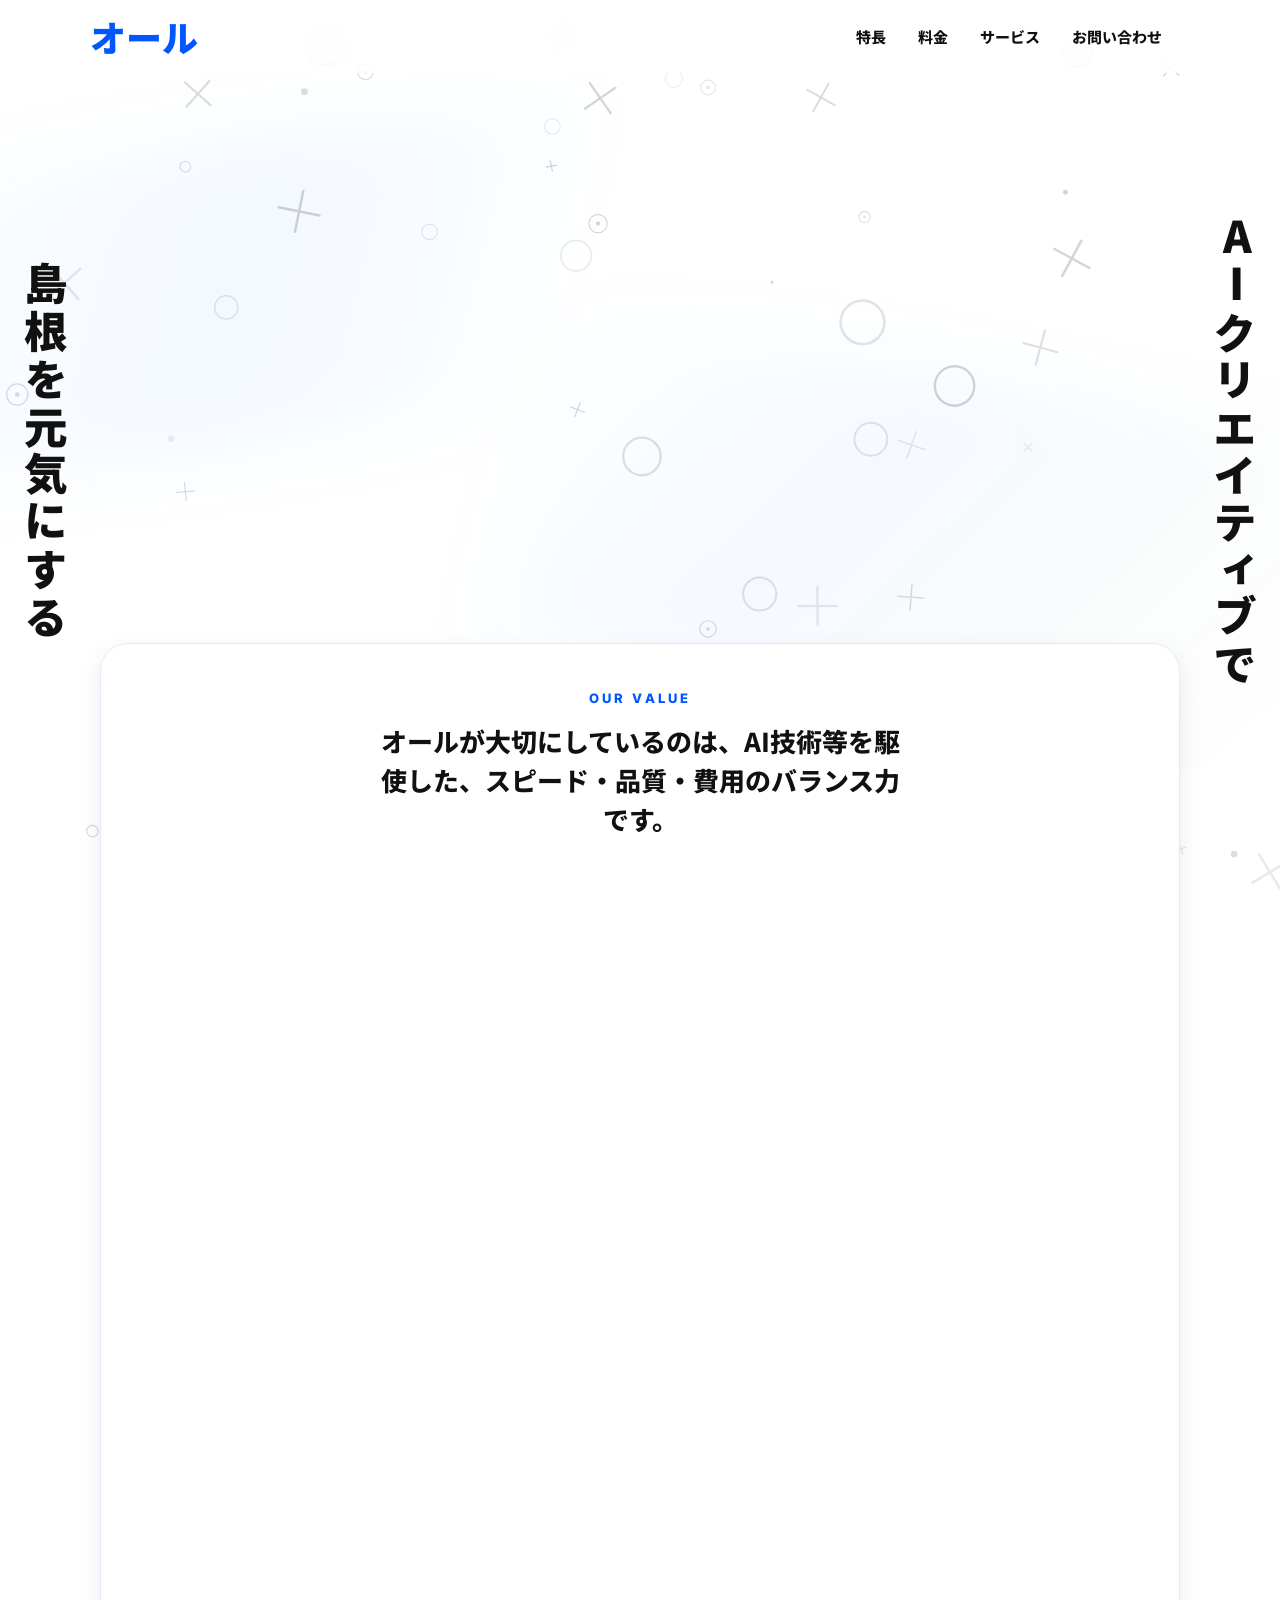
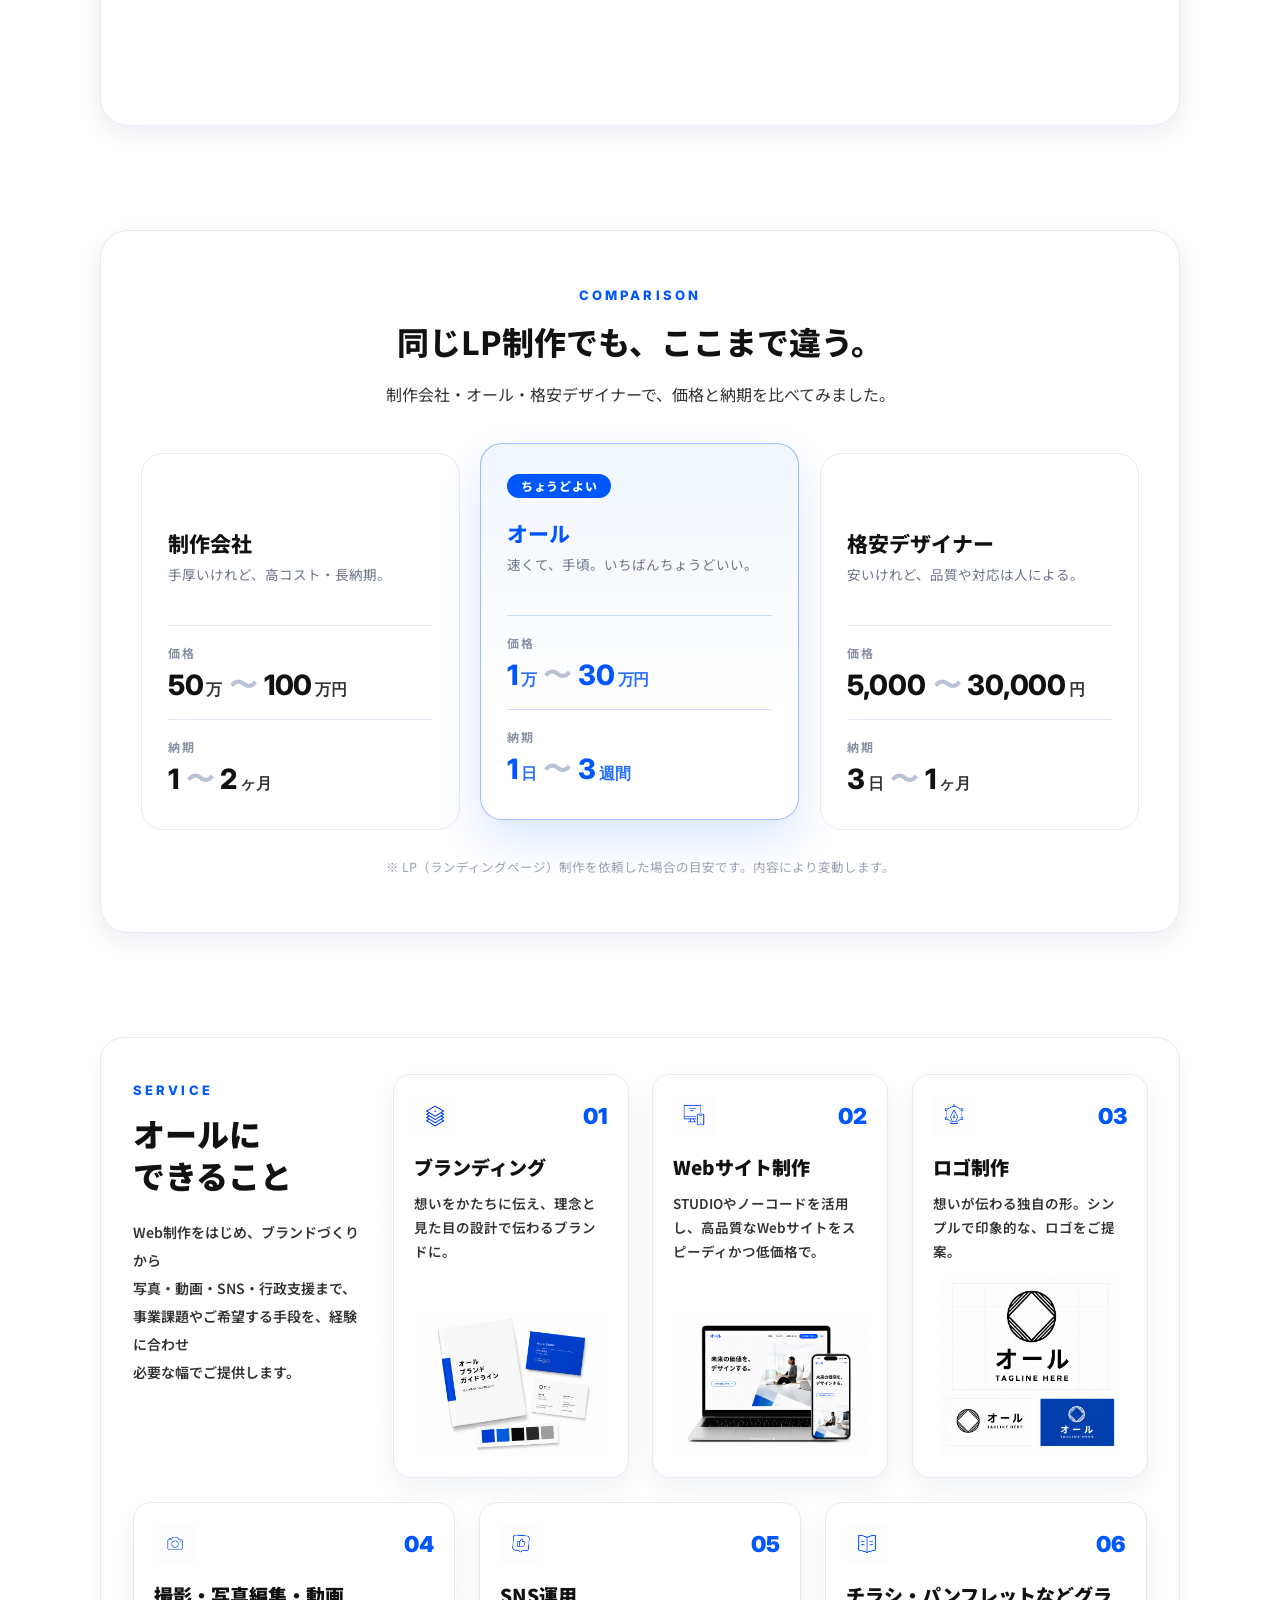
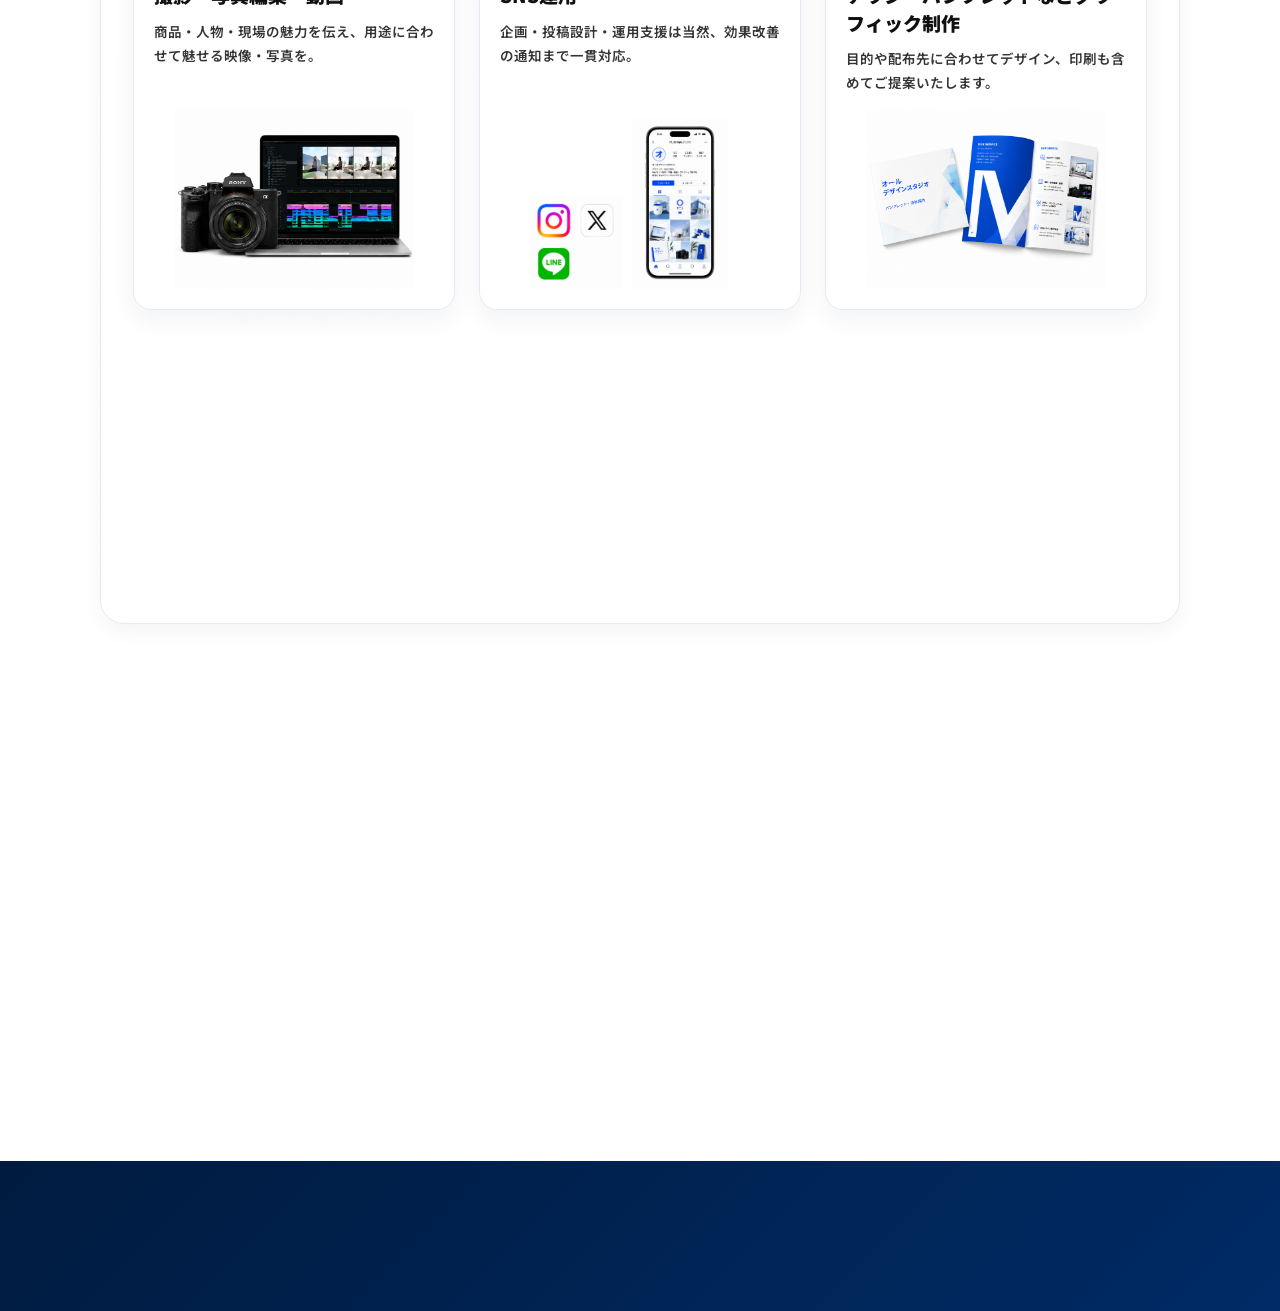
==== commit 6d26cc80: "Add files via upload" ====
--- a/index.html
+++ b/index.html
@@ -9,11 +9,11 @@
   <link rel="preconnect" href="https://fonts.gstatic.com" crossorigin>
   <link href="https://fonts.googleapis.com/css2?family=Inter:wght@600;700;800;900&amp;family=Noto+Sans+JP:wght@400;500;600;700;800;900&amp;family=Poppins:wght@700;800;900&amp;display=swap" rel="stylesheet">
   <link rel="stylesheet" href="style.css">
-  <script src="bg-bokeh.js" defer></script>
+  <script src="bg-symbols.js" defer></script>
   <script src="script.js" defer></script>
 </head>
 <body>
-  <canvas id="bg-bokeh" class="bg-bokeh" aria-hidden="true"></canvas>
+  <canvas id="bg-symbols" class="bg-symbols" aria-hidden="true"></canvas>
   <header class="site-header">
     <input class="nav-toggle" type="checkbox" id="nav-toggle" aria-label="メニューを開閉">
     <div class="site-header__inner">
@@ -21,8 +21,9 @@
 
       <nav class="primary-nav" aria-label="メインナビゲーション">
         <a href="#value">特長</a>
+        <a href="#compare">料金</a>
         <a href="#service">サービス</a>
-        <a href="#contact">お問い合わせ</a>
+        <a href="https://docs.google.com/forms/d/1GuO3oSbIDFsnhbJpuAa8LamOoruQFE1MKR61xgmVju0/viewform" target="_blank" rel="noopener noreferrer">お問い合わせ</a>
       </nav>
 
       <div class="header-actions">
@@ -36,27 +37,35 @@
 
     <nav class="mobile-menu" aria-label="モバイルナビゲーション">
       <a href="#value">特長</a>
+      <a href="#compare">料金</a>
       <a href="#service">サービス</a>
-      <a href="#contact">お問い合わせ</a>
+      <a href="https://docs.google.com/forms/d/1GuO3oSbIDFsnhbJpuAa8LamOoruQFE1MKR61xgmVju0/viewform" target="_blank" rel="noopener noreferrer">お問い合わせ</a>
     </nav>
   </header>
 
+  <div class="hero__copies" aria-hidden="true">
+    <span class="hero__copy hero__copy--left" data-pulse>島根を元気にする</span>
+    <span class="hero__copy hero__copy--right" data-pulse>AIクリエイティブで</span>
+  </div>
+
   <main id="top">
     <section class="hero" aria-labelledby="hero-title">
-      <h1 class="visually-hidden" id="hero-title">はやく、うまく、ちょうどよく。</h1>
+      <h1 class="visually-hidden" id="hero-title">AIクリエイティブで島根を元気にする</h1>
       <p class="visually-hidden">
         オールは、企画・デザイン・Web・写真・動画・SNSまで一貫して伴走。
         AI・ノーコードも活用し、地域の事業者・団体・行政・教育に、
         ムダなく、ちょうどよい制作を届けます。
       </p>
-      <video class="hero__animation" src="assets/topanime.mp4" autoplay muted loop playsinline preload="auto" aria-hidden="true"></video>
+      <div class="hero__media">
+        <video class="hero__animation" src="assets/topanime.mp4" autoplay muted loop playsinline preload="auto" aria-hidden="true"></video>
+      </div>
     </section>
 
     <section class="value-section" id="value" aria-labelledby="value-title">
       <div class="value-panel">
         <div class="section-heading section-heading--center">
           <p class="section-heading__eyebrow" id="value-title">OUR VALUE</p>
-          <p class="section-heading__lead">オールが大切にしているのは、スピード・品質・費用のバランスです。</p>
+          <p class="section-heading__lead">オールが大切にしているのは、AI技術等を駆使した、スピード・品質・費用のバランス力です。</p>
         </div>
 
         <div class="value-grid">
@@ -154,8 +163,72 @@
             この3つの価値で、すべてのプロジェクトを大切にしています。<br>
             まずはお気軽にご相談ください。最適な進め方をご提案します。
           </p>
-          <a class="button button--outline" href="#contact">まずは相談してみる <span aria-hidden="true">→</span></a>
-        </div>
+          <a class="button button--outline" href="https://docs.google.com/forms/d/1GuO3oSbIDFsnhbJpuAa8LamOoruQFE1MKR61xgmVju0/viewform" target="_blank" rel="noopener noreferrer">まずは相談してみる <span aria-hidden="true">→</span></a>
+        </div>
+      </div>
+    </section>
+
+    <section class="compare-section" id="compare" aria-labelledby="compare-title">
+      <div class="compare-panel">
+        <div class="compare-head">
+          <p class="compare-eyebrow">COMPARISON</p>
+          <h2 class="compare-title" id="compare-title">同じLP制作でも、ここまで違う。</h2>
+          <p class="compare-sub">制作会社・オール・格安デザイナーで、価格と納期を比べてみました。</p>
+        </div>
+
+        <div class="compare-grid">
+          <article class="compare-card">
+            <div class="compare-card__badgerow"></div>
+            <h3 class="compare-card__name">制作会社</h3>
+            <p class="compare-card__tag">手厚いけれど、高コスト・長納期。</p>
+            <dl class="compare-card__metrics">
+              <div class="compare-metric">
+                <dt>価格</dt>
+                <dd class="compare-metric__value">50<span class="unit">万</span><span class="dash">〜</span>100<span class="unit">万円</span></dd>
+              </div>
+              <div class="compare-metric">
+                <dt>納期</dt>
+                <dd class="compare-metric__value">1<span class="dash">〜</span>2<span class="unit">ヶ月</span></dd>
+              </div>
+            </dl>
+          </article>
+
+          <article class="compare-card is-featured">
+            <div class="compare-card__badgerow">
+              <span class="compare-card__badge">ちょうどよい</span>
+            </div>
+            <h3 class="compare-card__name">オール</h3>
+            <p class="compare-card__tag">速くて、手頃。いちばんちょうどいい。</p>
+            <dl class="compare-card__metrics">
+              <div class="compare-metric">
+                <dt>価格</dt>
+                <dd class="compare-metric__value">1<span class="unit">万</span><span class="dash">〜</span>30<span class="unit">万円</span></dd>
+              </div>
+              <div class="compare-metric">
+                <dt>納期</dt>
+                <dd class="compare-metric__value">1<span class="unit">日</span><span class="dash">〜</span>3<span class="unit">週間</span></dd>
+              </div>
+            </dl>
+          </article>
+
+          <article class="compare-card">
+            <div class="compare-card__badgerow"></div>
+            <h3 class="compare-card__name">格安デザイナー</h3>
+            <p class="compare-card__tag">安いけれど、品質や対応は人による。</p>
+            <dl class="compare-card__metrics">
+              <div class="compare-metric">
+                <dt>価格</dt>
+                <dd class="compare-metric__value">5,000<span class="dash">〜</span>30,000<span class="unit">円</span></dd>
+              </div>
+              <div class="compare-metric">
+                <dt>納期</dt>
+                <dd class="compare-metric__value">3<span class="unit">日</span><span class="dash">〜</span>1<span class="unit">ヶ月</span></dd>
+              </div>
+            </dl>
+          </article>
+        </div>
+
+        <p class="compare-note">※ LP（ランディングページ）制作を依頼した場合の目安です。内容により変動します。</p>
       </div>
     </section>
 
@@ -283,7 +356,7 @@
           相談から、見積り、納品、どんな方法があるのかまで、<br>
           Web・写真・動画・SNSまで、あなたに合った未来をいっしょに。
         </p>
-        <a class="button button--white" href="mailto:hello@all-design.studio">まずは相談してみる <span aria-hidden="true">→</span></a>
+        <a class="button button--white" href="https://docs.google.com/forms/d/1GuO3oSbIDFsnhbJpuAa8LamOoruQFE1MKR61xgmVju0/viewform" target="_blank" rel="noopener noreferrer">まずは相談してみる <span aria-hidden="true">→</span></a>
         <img class="talk-note" src="assets/new_aset_3_transparent.png" alt="" aria-hidden="true" loading="lazy">
       </div>
     </section>
--- a/style.css
+++ b/style.css
@@ -24,9 +24,19 @@
 
 /* 追従ヘッダーの分だけアンカー位置をずらす */
 #value,
+#compare,
 #service,
 #contact {
-  scroll-margin-top: 88px;
+  scroll-margin-top: 130px;
+}
+
+@media (min-width: 1240px) {
+  #value,
+  #compare,
+  #service,
+  #contact {
+    scroll-margin-top: 96px;
+  }
 }
 
 @media (prefers-reduced-motion: reduce) {
@@ -82,8 +92,8 @@
   z-index: 1;
 }
 
-/* つながる水玉模様（背景キャンバス） */
-.bg-bokeh {
+/* 浮遊する記号（背景キャンバス） */
+.bg-symbols {
   position: fixed;
   inset: 0;
   z-index: 0;
@@ -205,6 +215,39 @@
 
   82% {
     transform: translateY(0) scale(1);
+    filter: brightness(1);
+    text-shadow: 0 0 0 rgba(0, 87, 255, 0);
+  }
+}
+
+@keyframes heroBeat {
+  0%,
+  58%,
+  100% {
+    transform: scale(1);
+    filter: brightness(1);
+    text-shadow: 0 0 0 rgba(0, 87, 255, 0);
+  }
+
+  64% {
+    transform: scale(1.18);
+    filter: brightness(1.12);
+    text-shadow: 0 0 16px rgba(0, 87, 255, 0.32);
+  }
+
+  70% {
+    transform: scale(0.97);
+    filter: brightness(1.02);
+  }
+
+  76% {
+    transform: scale(1.1);
+    filter: brightness(1.08);
+    text-shadow: 0 0 12px rgba(0, 87, 255, 0.24);
+  }
+
+  84% {
+    transform: scale(1);
     filter: brightness(1);
     text-shadow: 0 0 0 rgba(0, 87, 255, 0);
   }
@@ -497,19 +540,117 @@
 /* Hero */
 .hero {
   position: relative;
+  padding: 10px 40px 60px;
+  overflow: hidden;
+  background: transparent;
+}
+
+.hero__media {
   display: flex;
   align-items: center;
   justify-content: center;
-  min-height: 0;
-  padding: 16px 40px 48px;
-  overflow: hidden;
-  background: transparent;
+  width: 100%;
+  max-width: 1100px;
+  margin: 0 auto;
 }
 
 .hero__animation {
-  width: min(100%, 1120px);
+  width: 100%;
+  max-width: 1000px;
+  max-height: 74vh;
   height: auto;
   object-fit: contain;
+}
+
+/* スクロールに追従するコピー --------------------------------------------
+   スマホ・タブレット: 上部に貼り付く横並びバー
+   ワイド表示(≥1240px): 画面の左右端に縦書きで固定 */
+.hero__copies {
+  position: sticky;
+  top: 64px;
+  z-index: 15;
+  display: flex;
+  flex-wrap: wrap;
+  align-items: baseline;
+  justify-content: center;
+  gap: 0.45em;
+  padding: 11px 16px;
+  background: rgba(255, 255, 255, 0.82);
+  -webkit-backdrop-filter: saturate(180%) blur(16px);
+  backdrop-filter: saturate(180%) blur(16px);
+  border-bottom: 1px solid var(--border);
+  text-align: center;
+}
+
+.hero__copy {
+  margin: 0;
+  color: var(--black);
+  font-family: var(--font-jp);
+  font-weight: 900;
+  font-size: clamp(19px, 5.4vw, 30px);
+  line-height: 1.2;
+  letter-spacing: 0.02em;
+  white-space: nowrap;
+}
+
+.hero__copy--right {
+  order: 1;
+}
+
+.hero__copy--left {
+  order: 2;
+}
+
+/* 1文字ずつに分割された各文字 */
+.hero__ch {
+  display: inline-block;
+  will-change: transform, filter;
+}
+
+@media (min-width: 768px) {
+  .hero__copies {
+    top: 72px;
+  }
+
+  .hero__copy {
+    font-size: clamp(24px, 3.4vw, 34px);
+  }
+}
+
+/* ワイド: 左右端に縦書きで固定して常時追従 */
+@media (min-width: 1240px) {
+  .hero__copies {
+    position: fixed;
+    inset: 0;
+    top: 0;
+    z-index: 15;
+    flex-wrap: nowrap;
+    align-items: center;
+    justify-content: space-between;
+    gap: 0;
+    padding: 0 clamp(10px, 1.6vw, 34px);
+    background: none;
+    -webkit-backdrop-filter: none;
+    backdrop-filter: none;
+    border-bottom: none;
+    pointer-events: none;
+  }
+
+  .hero__copy {
+    writing-mode: vertical-rl;
+    text-orientation: upright;
+    font-size: clamp(30px, 3.4vw, 50px);
+    letter-spacing: 0.08em;
+    line-height: 1.16;
+  }
+
+  .hero__copy--right {
+    order: 1;
+  }
+
+  .hero__copy--left {
+    order: 0;
+  }
 }
 
 .value-panel,
@@ -555,6 +696,11 @@
   .hero__animation {
     animation: heroReveal 1200ms 120ms cubic-bezier(0.16, 1, 0.3, 1) both;
     will-change: transform, opacity, filter;
+  }
+
+  .hero__ch {
+    animation: heroBeat 3.6s ease-in-out infinite;
+    animation-delay: calc(var(--i, 0) * 0.08s);
   }
 
   .reveal-item {
@@ -1097,6 +1243,187 @@
   font-size: 16px;
   font-weight: 800;
   line-height: 1.8;
+}
+
+/* Comparison */
+.compare-section {
+  margin-top: 104px;
+  padding: 0 40px;
+}
+
+.compare-panel {
+  width: min(100%, 1080px);
+  margin: 0 auto;
+  padding: 56px 40px;
+  border: 1px solid var(--border);
+  border-radius: 28px;
+  background: var(--white);
+  box-shadow: var(--shadow-soft);
+}
+
+.compare-head {
+  max-width: 32em;
+  margin: 0 auto 44px;
+  text-align: center;
+}
+
+.compare-eyebrow {
+  margin: 0 0 16px;
+  color: var(--blue);
+  font-family: var(--font-en);
+  font-size: 13px;
+  font-weight: 800;
+  letter-spacing: 0.24em;
+  text-transform: uppercase;
+}
+
+.compare-title {
+  margin: 0 0 16px;
+  color: var(--black);
+  font-size: 32px;
+  font-weight: 800;
+  line-height: 1.4;
+}
+
+.compare-sub {
+  margin: 0;
+  color: var(--text-gray);
+  font-size: 16px;
+  line-height: 1.8;
+}
+
+.compare-grid {
+  display: grid;
+  grid-template-columns: repeat(3, minmax(0, 1fr));
+  gap: 20px;
+  align-items: stretch;
+}
+
+.compare-card {
+  display: flex;
+  flex-direction: column;
+  min-width: 0;
+  padding: 30px 26px;
+  border: 1px solid var(--border);
+  border-radius: 22px;
+  background: var(--white);
+  transition:
+    transform 280ms cubic-bezier(0.16, 1, 0.3, 1),
+    box-shadow 280ms ease,
+    border-color 280ms ease;
+}
+
+.compare-card:hover {
+  transform: translateY(-4px);
+  box-shadow: var(--shadow-card);
+}
+
+/* オール = おすすめ列を強調 */
+.compare-card.is-featured {
+  border-color: rgba(0, 87, 255, 0.38);
+  background: linear-gradient(180deg, var(--pale-blue), #ffffff 72%);
+  box-shadow: 0 20px 44px rgba(0, 87, 255, 0.14);
+  transform: translateY(-10px);
+}
+
+.compare-card.is-featured:hover {
+  transform: translateY(-14px);
+}
+
+.compare-card__badgerow {
+  display: flex;
+  min-height: 28px;
+  margin-bottom: 16px;
+}
+
+.compare-card__badge {
+  align-self: flex-start;
+  padding: 6px 14px;
+  border-radius: 999px;
+  background: var(--blue);
+  color: #fff;
+  font-size: 12px;
+  font-weight: 800;
+  letter-spacing: 0.06em;
+  line-height: 1;
+}
+
+.compare-card__name {
+  margin: 0 0 6px;
+  color: var(--black);
+  font-size: 21px;
+  font-weight: 800;
+}
+
+.compare-card.is-featured .compare-card__name {
+  color: var(--blue);
+}
+
+.compare-card__tag {
+  margin: 0;
+  min-height: 3em;
+  color: #6b7488;
+  font-size: 13.5px;
+  line-height: 1.5;
+}
+
+.compare-card__metrics {
+  margin: 20px 0 0;
+}
+
+.compare-metric {
+  padding: 18px 0;
+  border-top: 1px solid var(--border);
+}
+
+.compare-metric:last-child {
+  padding-bottom: 4px;
+}
+
+.compare-card.is-featured .compare-metric {
+  border-top-color: rgba(0, 87, 255, 0.18);
+}
+
+.compare-metric dt {
+  margin: 0 0 8px;
+  color: #8a93a6;
+  font-size: 12px;
+  font-weight: 700;
+  letter-spacing: 0.14em;
+}
+
+.compare-metric__value {
+  margin: 0;
+  color: var(--black);
+  font-family: var(--font-en);
+  font-size: 28px;
+  font-weight: 800;
+  line-height: 1.15;
+  letter-spacing: -0.01em;
+}
+
+.compare-card.is-featured .compare-metric__value {
+  color: var(--blue);
+}
+
+.compare-metric__value .dash {
+  margin: 0 7px;
+  color: #b9c1d4;
+  font-weight: 600;
+}
+
+.compare-metric__value .unit {
+  margin-left: 3px;
+  font-size: 0.56em;
+  font-weight: 700;
+  opacity: 0.85;
+}
+
+.compare-note {
+  margin: 28px 0 0;
+  color: #98a1b2;
+  font-size: 12.5px;
+  text-align: center;
 }
 
 /* Service */
@@ -1603,23 +1930,35 @@
 
   .hero {
     min-height: 0;
-    padding: 18px 12px 36px;
+    padding: 14px 16px 32px;
+  }
+
+  .hero__copies {
+    top: 64px;
+    padding: 9px 14px;
+    gap: 0.4em;
+  }
+
+  .hero__copy {
+    font-size: clamp(18px, 5.6vw, 30px);
   }
 
   .hero__animation {
     width: 100%;
+    max-height: none;
   }
 
   .section-heading__eyebrow {
-    font-size: 24px;
+    font-size: 12px;
   }
 
   .section-heading__lead {
     margin-bottom: 28px;
-    font-size: 16px;
+    font-size: 21px;
   }
 
   .value-section,
+  .compare-section,
   .service-section {
     padding: 0 20px;
   }
@@ -1627,6 +1966,40 @@
   .value-panel {
     padding: 32px 20px;
     border-radius: 24px;
+  }
+
+  .compare-panel {
+    padding: 36px 20px;
+    border-radius: 24px;
+  }
+
+  .compare-title {
+    font-size: 24px;
+  }
+
+  .compare-sub {
+    font-size: 15px;
+  }
+
+  .compare-grid {
+    grid-template-columns: 1fr;
+    gap: 16px;
+  }
+
+  /* 縦積み時は強調列を浮かせず、重なりを防ぐ */
+  .compare-card.is-featured,
+  .compare-card.is-featured:hover {
+    transform: none;
+  }
+
+  /* バッジが無いカードでは余白を詰める */
+  .compare-card__badgerow:empty {
+    min-height: 0;
+    margin-bottom: 0;
+  }
+
+  .compare-card__tag {
+    min-height: 0;
   }
 
   .value-grid {
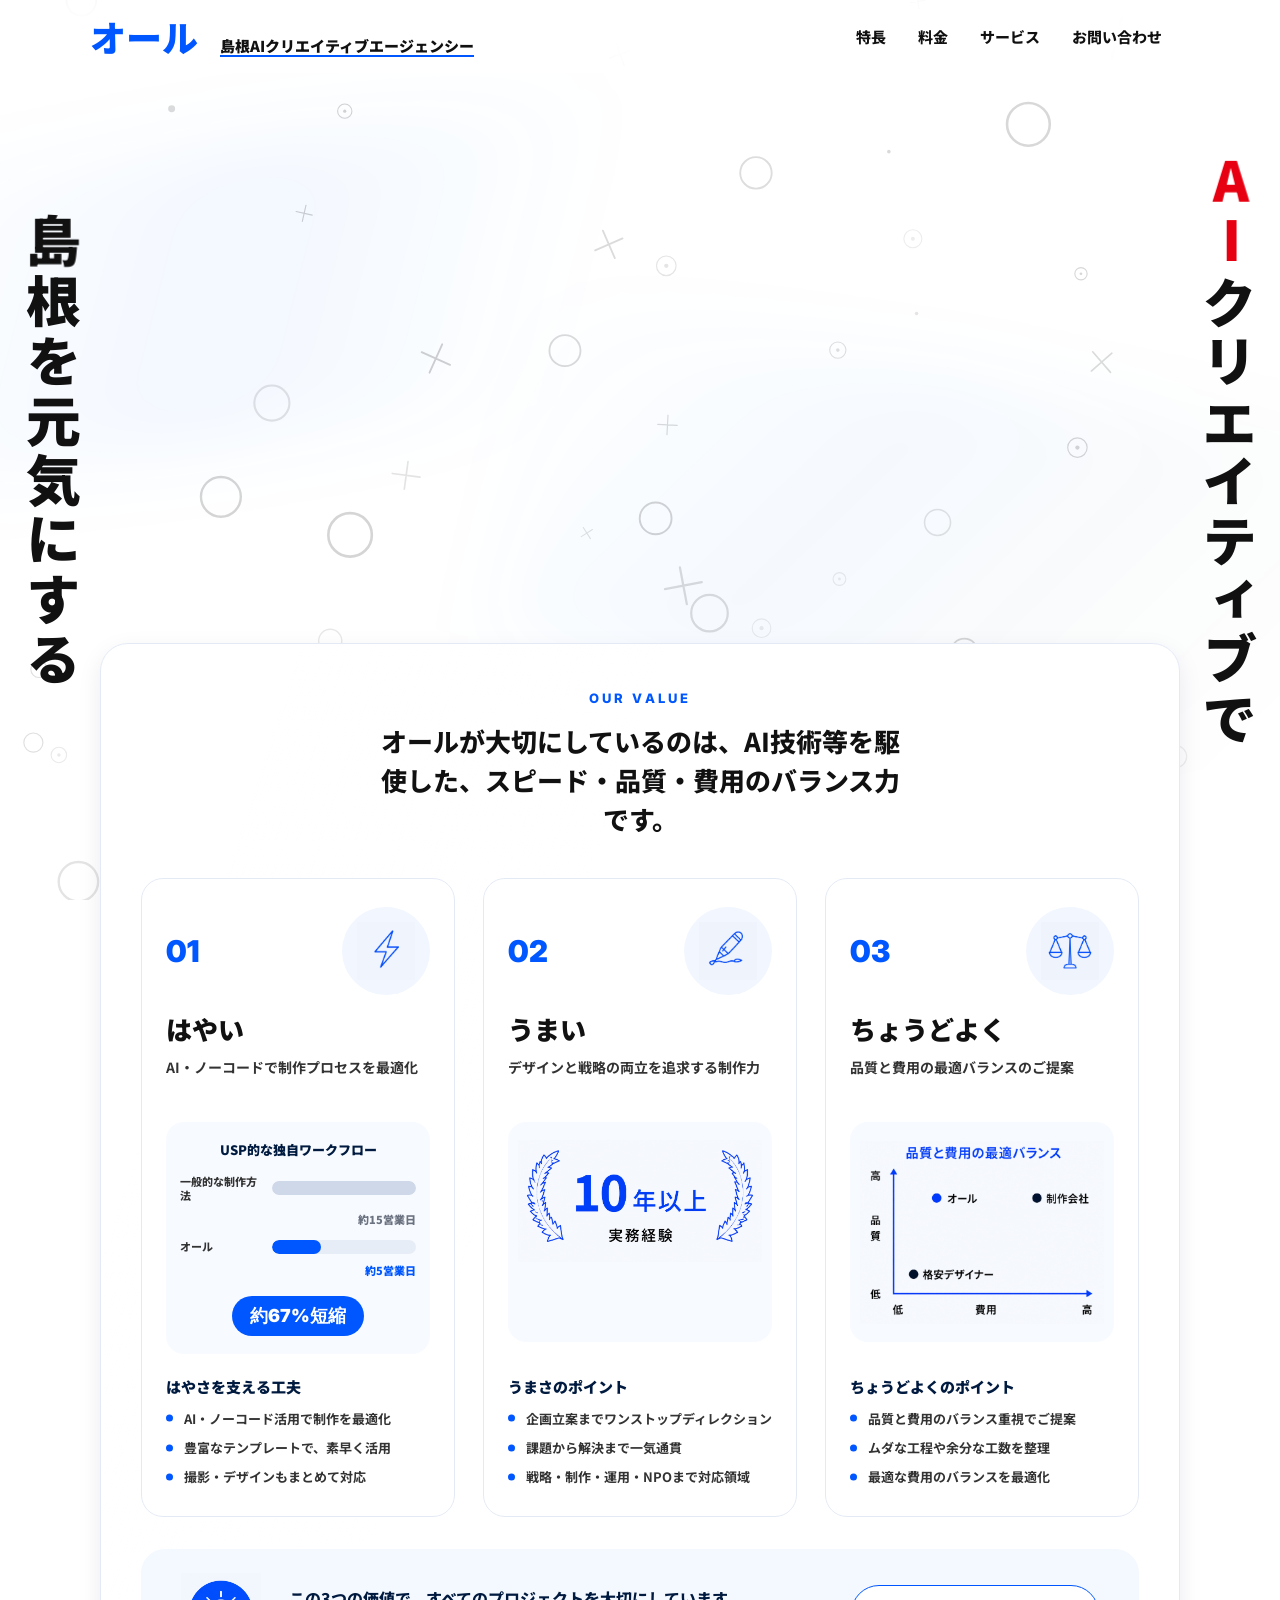
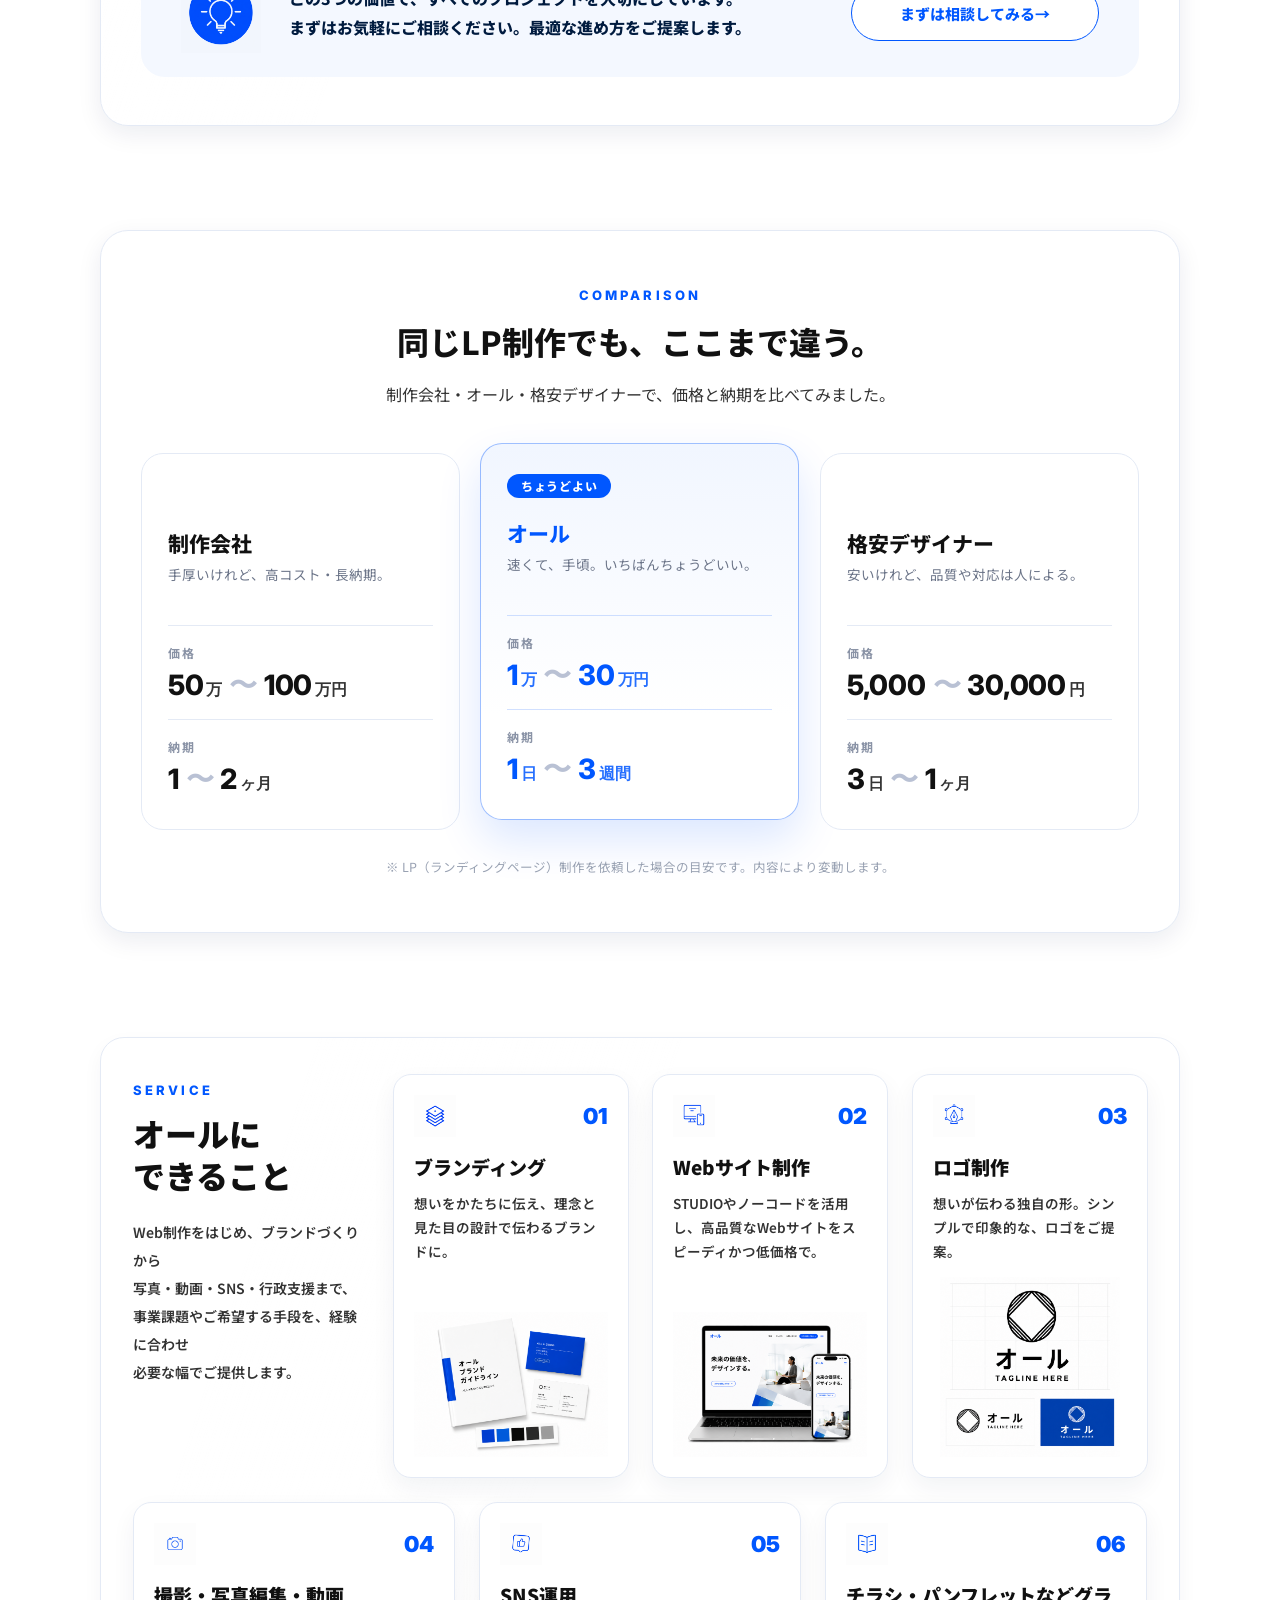
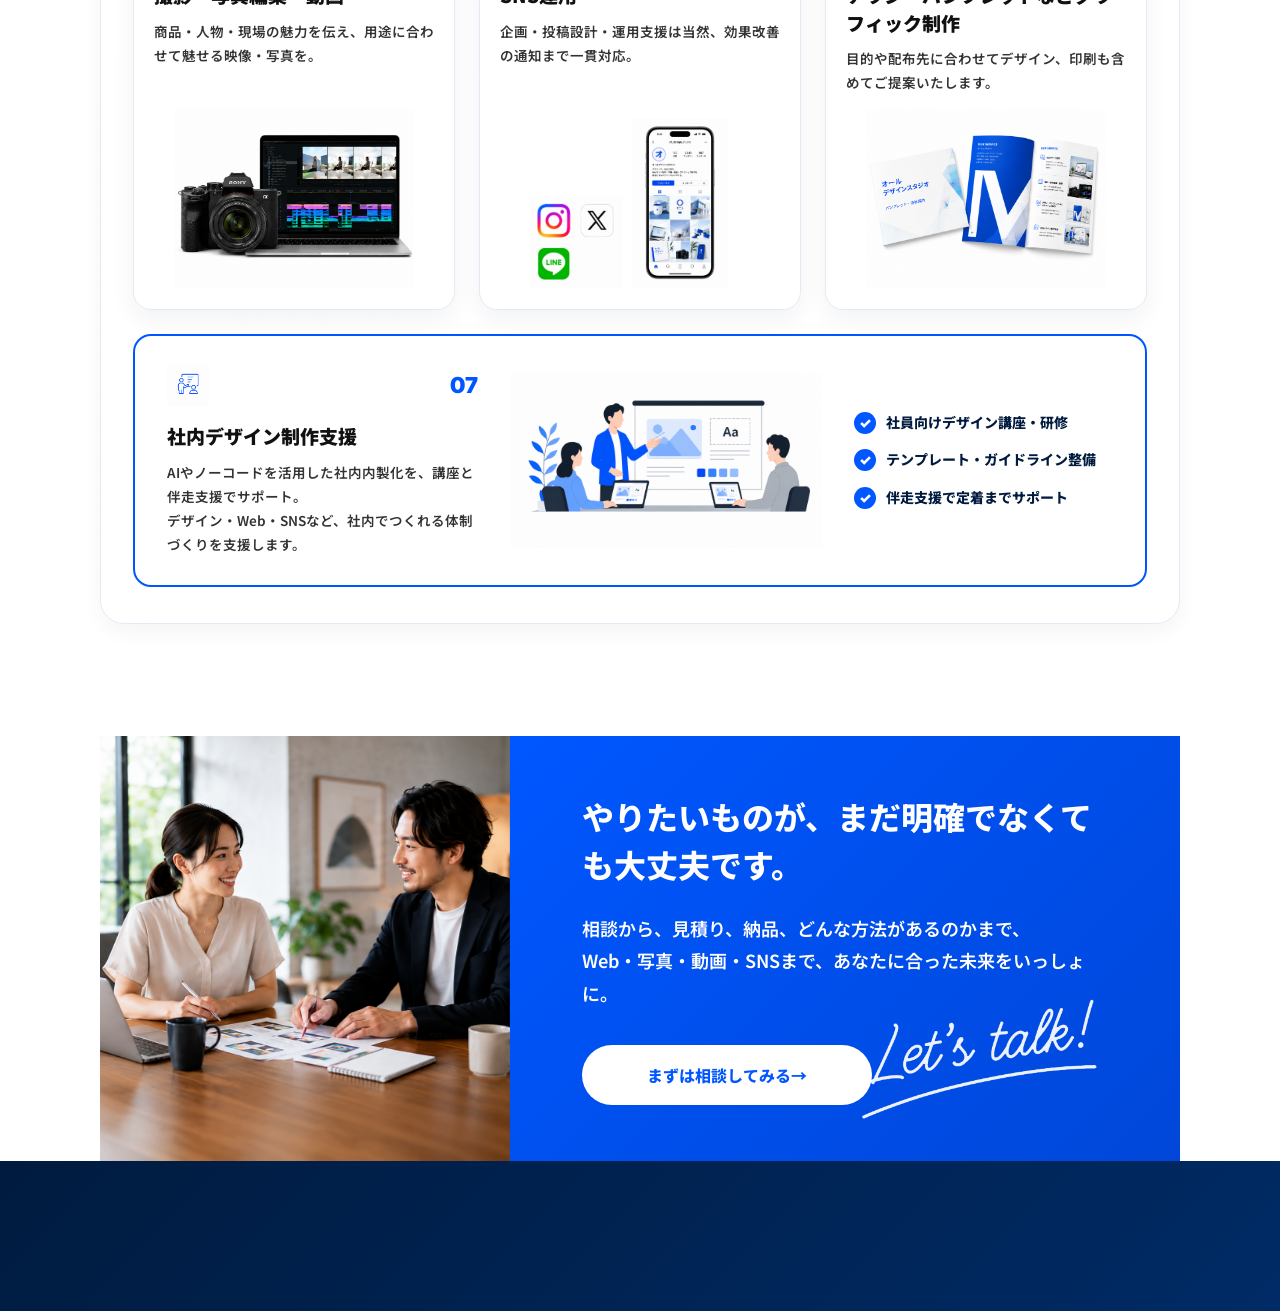
==== commit 94fd0d24: "Add files via upload" ====
--- a/index.html
+++ b/index.html
@@ -17,7 +17,10 @@
   <header class="site-header">
     <input class="nav-toggle" type="checkbox" id="nav-toggle" aria-label="メニューを開閉">
     <div class="site-header__inner">
-      <a class="site-logo" href="#top" aria-label="オール トップへ">オール</a>
+      <div class="site-brand">
+        <a class="site-logo" href="#top" aria-label="オール トップへ">オール</a>
+        <p class="site-tagline">島根AIクリエイティブエージェンシー</p>
+      </div>
 
       <nav class="primary-nav" aria-label="メインナビゲーション">
         <a href="#value">特長</a>
--- a/style.css
+++ b/style.css
@@ -435,12 +435,45 @@
   padding: 0 40px;
 }
 
+.site-brand {
+  display: flex;
+  flex: 0 1 auto;
+  align-items: flex-end;
+  min-width: 0;
+  gap: 22px;
+}
+
 .site-logo {
+  flex: 0 0 auto;
   color: var(--blue);
   font-family: var(--font-jp);
   font-size: 36px;
   font-weight: 900;
   line-height: 1;
+}
+
+.site-tagline {
+  position: relative;
+  flex: 0 1 auto;
+  margin: 0 0 -3px;
+  padding-bottom: 4px;
+  color: var(--black);
+  font-family: var(--font-jp);
+  font-size: 15px;
+  font-weight: 900;
+  line-height: 1;
+  text-align: left;
+  white-space: nowrap;
+}
+
+.site-tagline::after {
+  position: absolute;
+  right: 0;
+  bottom: 0;
+  left: 0;
+  height: 2px;
+  background: var(--blue);
+  content: "";
 }
 
 .primary-nav {
@@ -639,9 +672,13 @@
   .hero__copy {
     writing-mode: vertical-rl;
     text-orientation: upright;
-    font-size: clamp(30px, 3.4vw, 50px);
+    font-size: clamp(42px, 6.1vh, 68px);
     letter-spacing: 0.08em;
     line-height: 1.16;
+  }
+
+  .hero__copy--right .hero__ch:nth-child(-n + 2) {
+    color: #e60012;
   }
 
   .hero__copy--right {
@@ -1825,11 +1862,23 @@
 /* Tablet */
 @media (max-width: 1023px) {
   .site-header__inner {
+    gap: 20px;
     padding: 0 32px;
+  }
+
+  .site-brand {
+    gap: 16px;
+  }
+
+  .site-tagline {
+    margin-bottom: -2px;
+    padding-bottom: 4px;
+    font-size: 11px;
   }
 
   .primary-nav {
     gap: 22px;
+    font-size: 14px;
   }
 
   .hero {
@@ -1881,6 +1930,18 @@
 }
 
 @media (max-width: 900px) {
+  .primary-nav {
+    display: none;
+  }
+
+  .header-actions {
+    margin-left: auto;
+  }
+
+  .hamburger {
+    display: inline-flex;
+  }
+
   .cta-section {
     width: min(calc(100% - 64px), 1080px);
     grid-template-columns: 1fr;
@@ -1899,8 +1960,32 @@
 /* Mobile */
 @media (max-width: 767px) {
   .site-header__inner {
-    height: 64px;
-    padding: 0 16px 0 20px;
+    height: 78px;
+    gap: 12px;
+    padding: 0 16px 0 18px;
+  }
+
+  .site-brand {
+    flex: 1 1 auto;
+    flex-direction: column;
+    align-items: flex-start;
+    gap: 5px;
+  }
+
+  .site-tagline {
+    align-self: flex-start;
+    width: fit-content;
+    max-width: calc(100vw - 96px);
+    margin: 0;
+    padding-bottom: 3px;
+    font-size: 7px;
+    line-height: 1.16;
+    text-align: left;
+    white-space: normal;
+  }
+
+  .site-tagline::after {
+    height: 1px;
   }
 
   .site-logo {
@@ -1922,7 +2007,7 @@
   }
 
   .mobile-menu {
-    top: 64px;
+    top: 78px;
     right: 20px;
     left: 20px;
     width: auto;
@@ -1934,7 +2019,7 @@
   }
 
   .hero__copies {
-    top: 64px;
+    top: 78px;
     padding: 9px 14px;
     gap: 0.4em;
   }
@@ -2196,6 +2281,10 @@
 }
 
 @media (max-width: 390px) {
+  .site-tagline {
+    font-size: 6.5px;
+  }
+
   .button {
     font-size: 13px;
   }
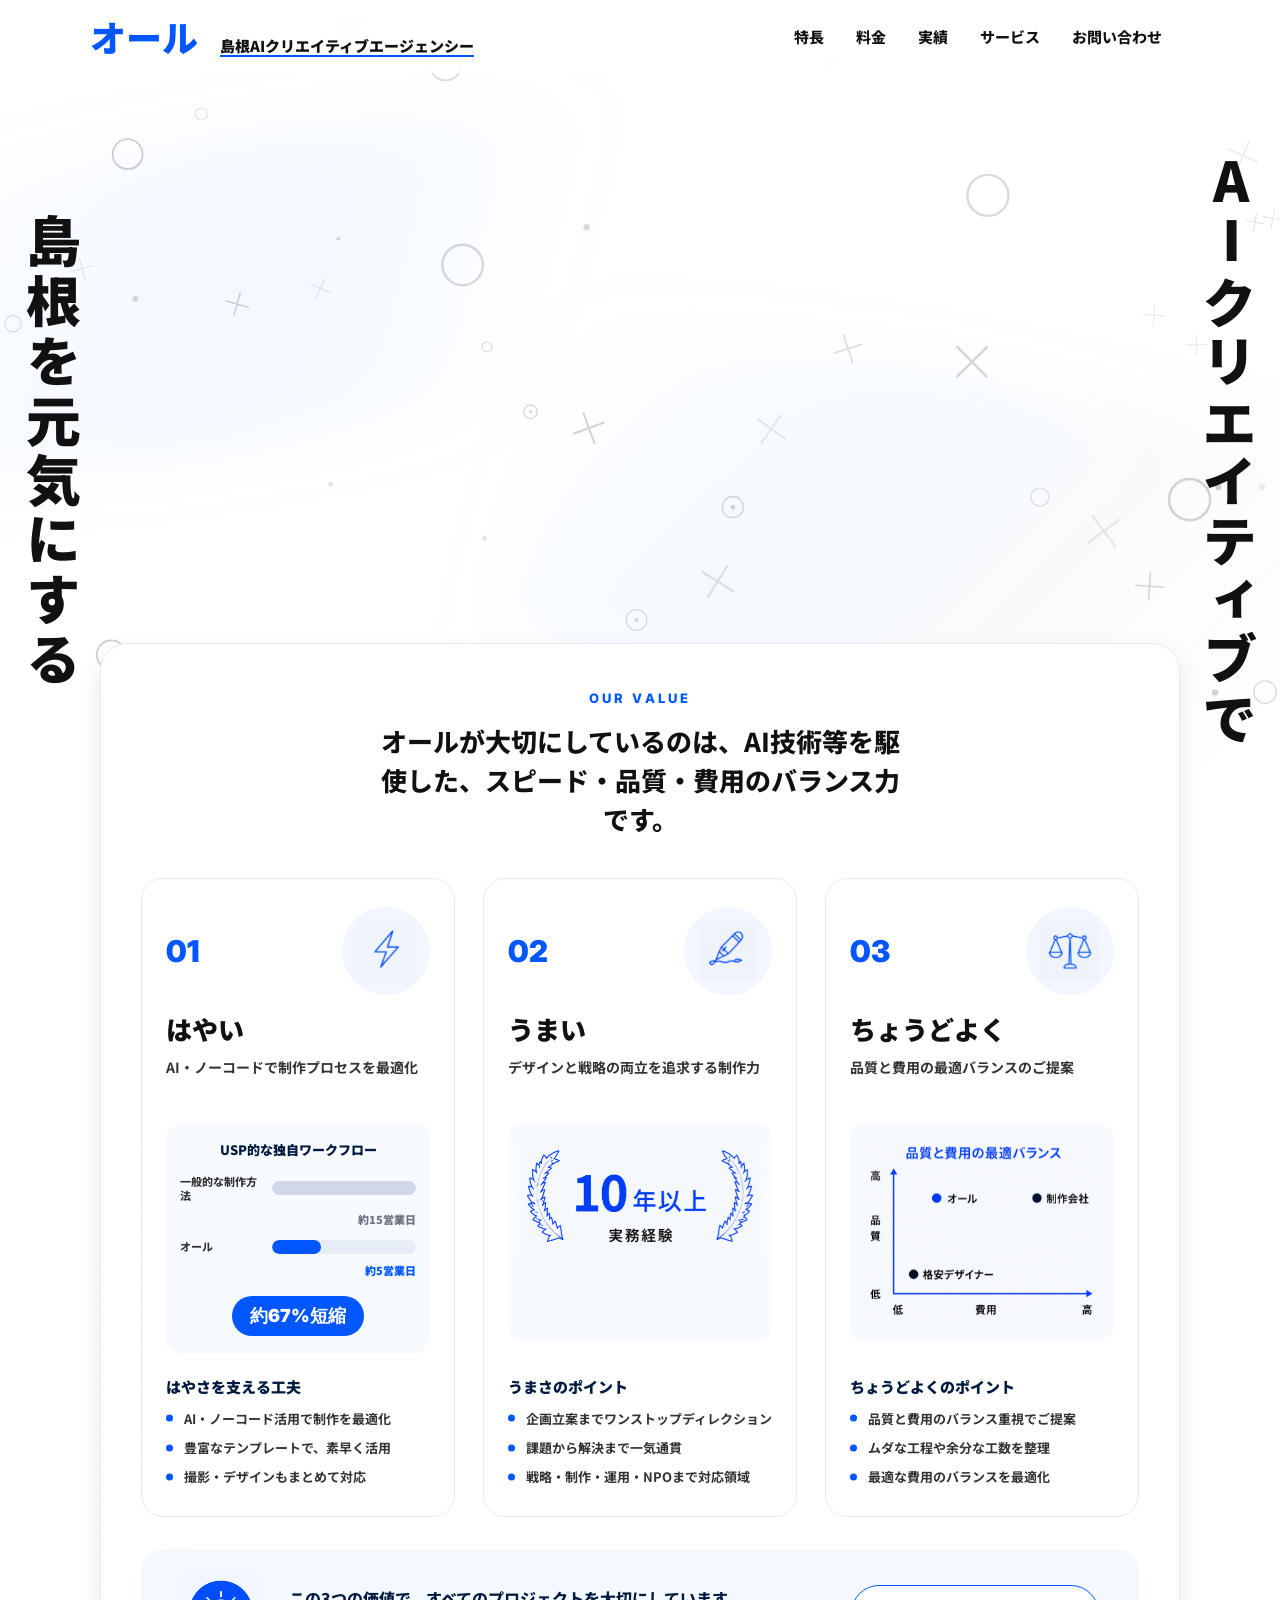
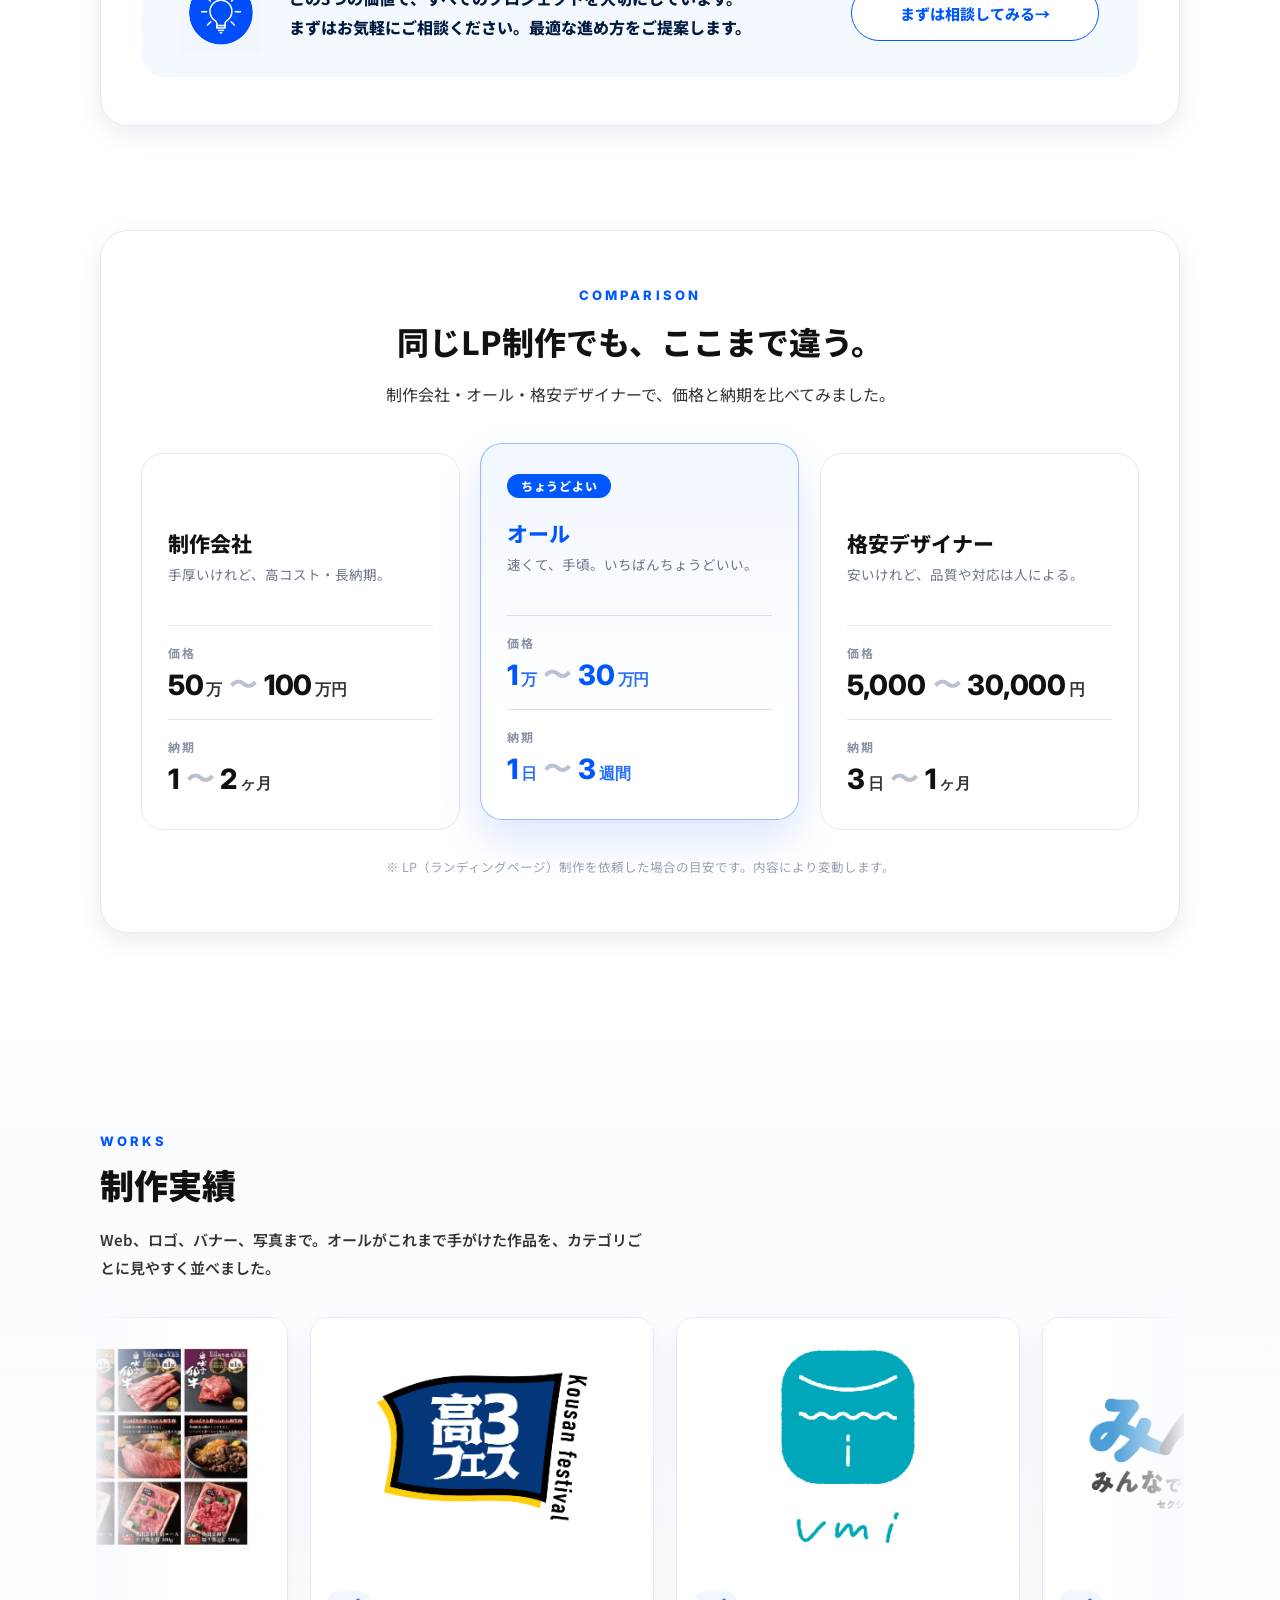
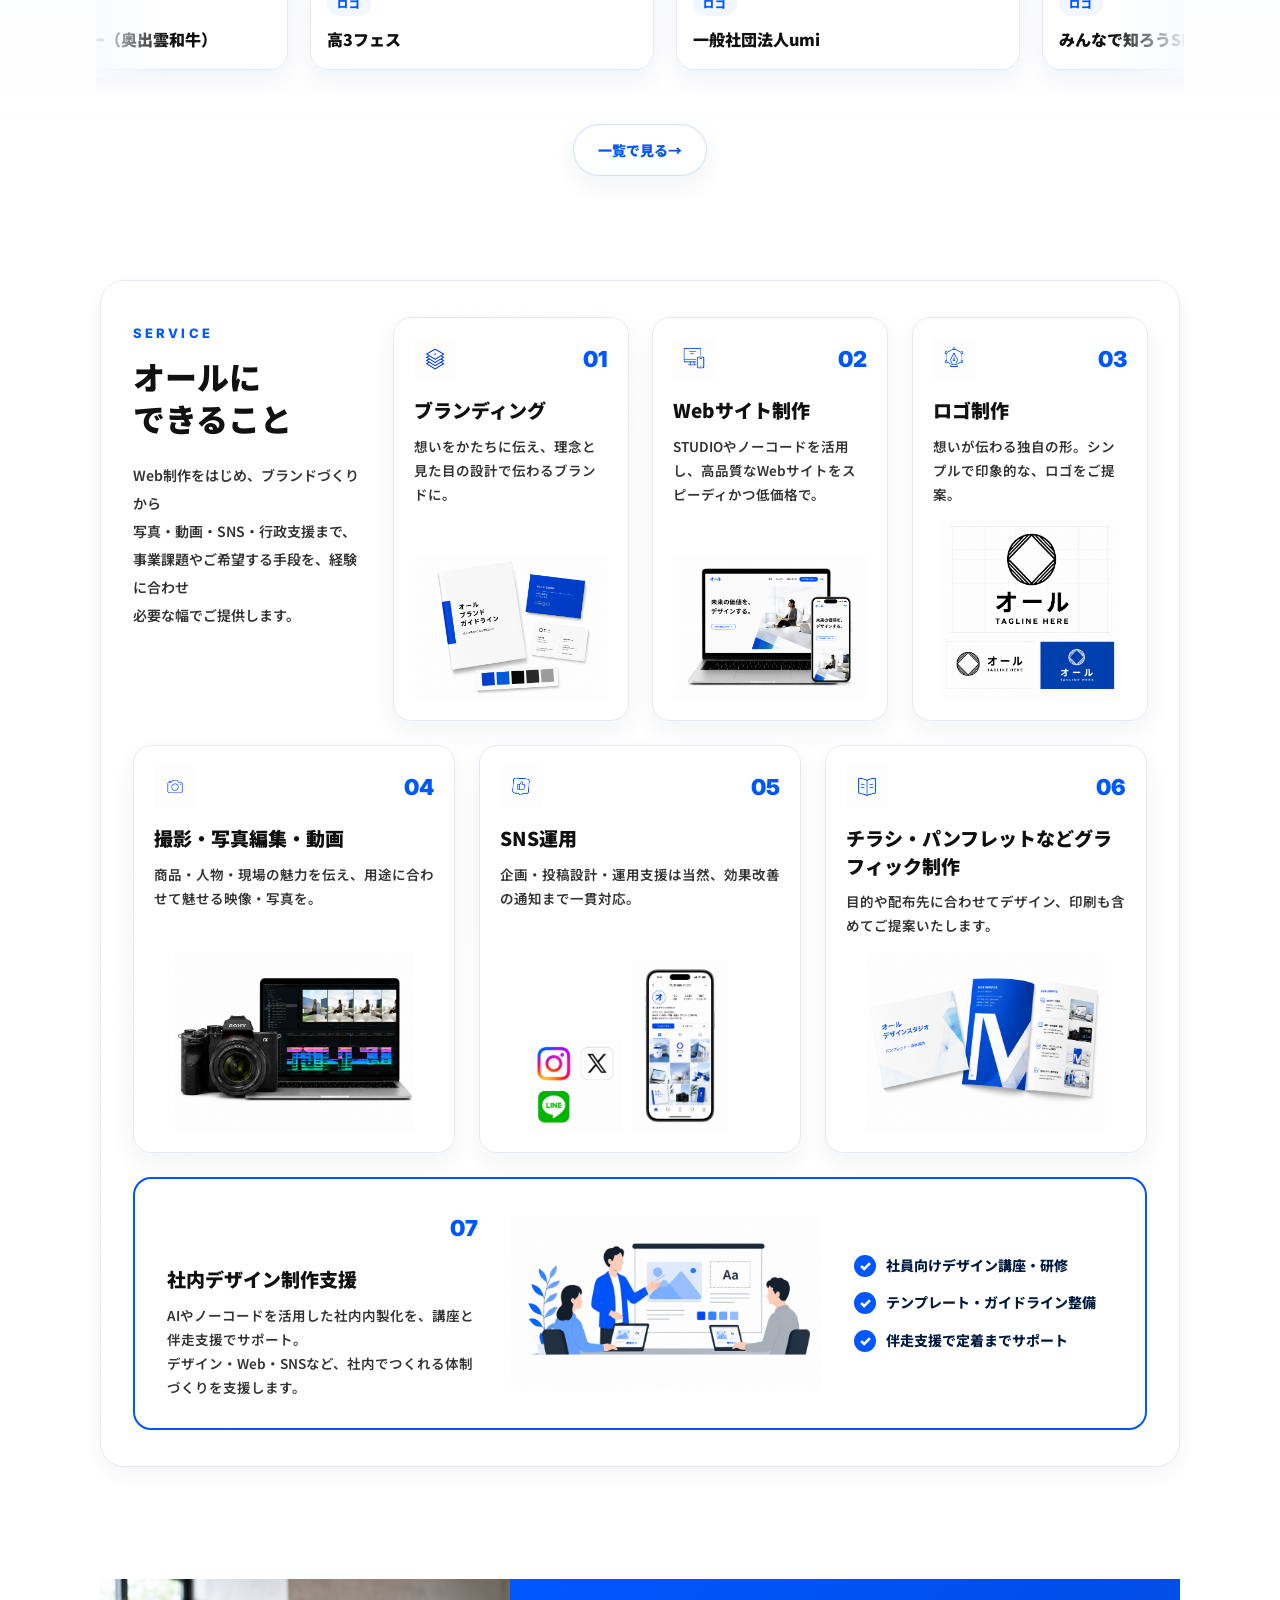
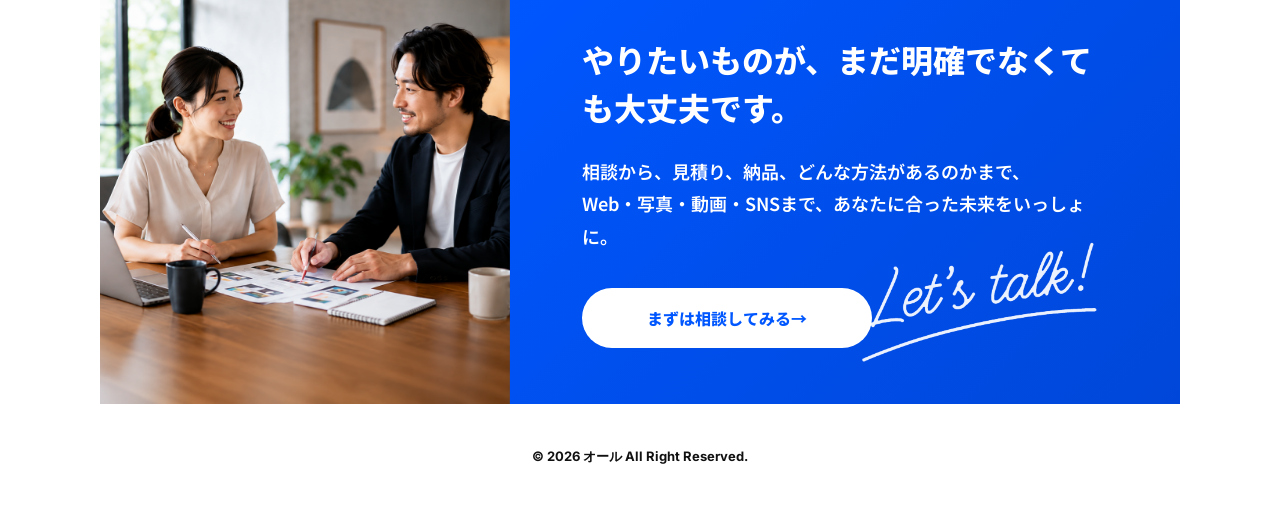
==== commit 1933bc4d: "Add files via upload" ====
--- a/index.html
+++ b/index.html
@@ -25,6 +25,7 @@
       <nav class="primary-nav" aria-label="メインナビゲーション">
         <a href="#value">特長</a>
         <a href="#compare">料金</a>
+        <a href="#works">実績</a>
         <a href="#service">サービス</a>
         <a href="https://docs.google.com/forms/d/1GuO3oSbIDFsnhbJpuAa8LamOoruQFE1MKR61xgmVju0/viewform" target="_blank" rel="noopener noreferrer">お問い合わせ</a>
       </nav>
@@ -41,6 +42,7 @@
     <nav class="mobile-menu" aria-label="モバイルナビゲーション">
       <a href="#value">特長</a>
       <a href="#compare">料金</a>
+      <a href="#works">実績</a>
       <a href="#service">サービス</a>
       <a href="https://docs.google.com/forms/d/1GuO3oSbIDFsnhbJpuAa8LamOoruQFE1MKR61xgmVju0/viewform" target="_blank" rel="noopener noreferrer">お問い合わせ</a>
     </nav>
@@ -232,6 +234,260 @@
         </div>
 
         <p class="compare-note">※ LP（ランディングページ）制作を依頼した場合の目安です。内容により変動します。</p>
+      </div>
+    </section>
+
+    <section class="works-section" id="works" aria-labelledby="works-title">
+      <div class="works-inner">
+        <div class="works-head">
+          <div>
+            <p class="works-eyebrow">WORKS</p>
+            <h2 class="works-title" id="works-title">制作実績</h2>
+            <p class="works-lead">
+              Web、ロゴ、バナー、写真まで。オールがこれまで手がけた作品を、カテゴリごとに見やすく並べました。
+            </p>
+          </div>
+        </div>
+
+        <div class="works-carousel" aria-label="制作実績の横スクロール一覧">
+          <div class="works-grid" data-works-track>
+          <a class="work-card" href="https://www.satofull.jp/products/detail.php?product_id=1019519" target="_blank" rel="noopener noreferrer">
+            <span class="work-card__image"><img src="assets/works/work-01--f9Ti-9P.jpg" alt="ふるさと納税バナー（奥出雲和牛）の制作実績" loading="lazy"></span>
+            <span class="work-card__body">
+              <span class="work-card__meta"><span>Photo</span><span>バナー</span></span>
+              <span class="work-card__title">ふるさと納税バナー（奥出雲和牛）</span>
+            </span>
+          </a>
+
+          <a class="work-card" href="https://o-ru-creative.studio.site/work/f7LyLqEM" target="_blank" rel="noopener noreferrer">
+            <span class="work-card__image"><img src="assets/works/work-02-f7LyLqEM.png" alt="高3フェスのロゴ制作実績" loading="lazy"></span>
+            <span class="work-card__body">
+              <span class="work-card__meta"><span>ロゴ</span></span>
+              <span class="work-card__title">高3フェス</span>
+            </span>
+          </a>
+
+          <a class="work-card" href="https://o-ru-creative.studio.site/work/O_myzOpG" target="_blank" rel="noopener noreferrer">
+            <span class="work-card__image"><img src="assets/works/work-03-O_myzOpG.png" alt="一般社団法人umiのロゴ制作実績" loading="lazy"></span>
+            <span class="work-card__body">
+              <span class="work-card__meta"><span>ロゴ</span></span>
+              <span class="work-card__title">一般社団法人umi</span>
+            </span>
+          </a>
+
+          <a class="work-card" href="https://o-ru-creative.studio.site/work/hndqsvQm" target="_blank" rel="noopener noreferrer">
+            <span class="work-card__image"><img src="assets/works/work-04-hndqsvQm.png" alt="みんなで知ろうSRHRのロゴ制作実績" loading="lazy"></span>
+            <span class="work-card__body">
+              <span class="work-card__meta"><span>ロゴ</span></span>
+              <span class="work-card__title">みんなで知ろうSRHR</span>
+            </span>
+          </a>
+
+          <a class="work-card" href="https://fujieda-mirai.jp/" target="_blank" rel="noopener noreferrer">
+            <span class="work-card__image"><img src="assets/works/work-05-0kY0Lry2.png" alt="フジエダ未来共創会議のWeb制作実績" loading="lazy"></span>
+            <span class="work-card__body">
+              <span class="work-card__meta"><span>WEB</span></span>
+              <span class="work-card__title">フジエダ未来共創会議</span>
+            </span>
+          </a>
+
+          <a class="work-card" href="https://hcs-reath.studio.site/" target="_blank" rel="noopener noreferrer">
+            <span class="work-card__image"><img src="assets/works/work-06-UJmaY6dR.png" alt="re:athのWeb制作実績" loading="lazy"></span>
+            <span class="work-card__body">
+              <span class="work-card__meta"><span>WEB</span></span>
+              <span class="work-card__title">re:ath</span>
+            </span>
+          </a>
+
+          <a class="work-card" href="https://collabotanq.studio.site/" target="_blank" rel="noopener noreferrer">
+            <span class="work-card__image"><img src="assets/works/work-07-j4UUuiHX.png" alt="学校横断型探究プロジェクトのWeb制作実績" loading="lazy"></span>
+            <span class="work-card__body">
+              <span class="work-card__meta"><span>WEB</span></span>
+              <span class="work-card__title">学校横断型探究プロジェクト</span>
+            </span>
+          </a>
+
+          <a class="work-card" href="https://furetabi-unnan.jp/" target="_blank" rel="noopener noreferrer">
+            <span class="work-card__image"><img src="assets/works/work-08-B3ePhvHb.png" alt="ふれ旅のWeb制作実績" loading="lazy"></span>
+            <span class="work-card__body">
+              <span class="work-card__meta"><span>WEB</span></span>
+              <span class="work-card__title">ふれ旅</span>
+            </span>
+          </a>
+
+          <a class="work-card" href="https://www.roots-shimane.jp/" target="_blank" rel="noopener noreferrer">
+            <span class="work-card__image"><img src="assets/works/work-09-Z4hRm1PH.png" alt="ROOTS SHIMANEのWeb制作実績" loading="lazy"></span>
+            <span class="work-card__body">
+              <span class="work-card__meta"><span>WEB</span></span>
+              <span class="work-card__title">ROOTS SHIMANE</span>
+            </span>
+          </a>
+
+          <a class="work-card" href="https://o-ru-creative.studio.site/work/q9MPjrlb" target="_blank" rel="noopener noreferrer">
+            <span class="work-card__image"><img src="assets/works/work-10-q9MPjrlb.png" alt="学生団体ココロコのロゴ制作実績" loading="lazy"></span>
+            <span class="work-card__body">
+              <span class="work-card__meta"><span>ロゴ</span></span>
+              <span class="work-card__title">学生団体ココロコ</span>
+            </span>
+          </a>
+
+          <a class="work-card" href="https://tankyusupporter.studio.site/" target="_blank" rel="noopener noreferrer">
+            <span class="work-card__image"><img src="assets/works/work-11-Rpwf8UKg.png" alt="島根探究サポーターのWeb制作実績" loading="lazy"></span>
+            <span class="work-card__body">
+              <span class="work-card__meta"><span>WEB</span></span>
+              <span class="work-card__title">島根探究サポーター</span>
+            </span>
+          </a>
+
+          <a class="work-card" href="https://o-ru-creative.studio.site/work/JEx3kkEu" target="_blank" rel="noopener noreferrer">
+            <span class="work-card__image"><img src="assets/works/work-12-JEx3kkEu.png" alt="OFF IZUMO @unnnanのロゴ制作実績" loading="lazy"></span>
+            <span class="work-card__body">
+              <span class="work-card__meta"><span>ロゴ</span></span>
+              <span class="work-card__title">OFF IZUMO @unnnan</span>
+            </span>
+          </a>
+
+          <a class="work-card" href="https://o-ru-creative.studio.site/work/GIPvjX6o" target="_blank" rel="noopener noreferrer">
+            <span class="work-card__image"><img src="assets/works/work-13-GIPvjX6o.png" alt="一般社団法人エンターのロゴ制作実績" loading="lazy"></span>
+            <span class="work-card__body">
+              <span class="work-card__meta"><span>ロゴ</span></span>
+              <span class="work-card__title">一般社団法人エンター</span>
+            </span>
+          </a>
+
+          <a class="work-card" href="https://unshurickshaw.studio.site/" target="_blank" rel="noopener noreferrer">
+            <span class="work-card__image"><img src="assets/works/work-14-AUif5Ce8.png" alt="雲州人力社中のWeb制作実績" loading="lazy"></span>
+            <span class="work-card__body">
+              <span class="work-card__meta"><span>WEB</span></span>
+              <span class="work-card__title">雲州人力社中</span>
+            </span>
+          </a>
+
+          <a class="work-card" href="https://minpapi.jp/" target="_blank" rel="noopener noreferrer">
+            <span class="work-card__image"><img src="assets/works/work-15-2tWJHTd4.png" alt="みんパピのWeb制作実績" loading="lazy"></span>
+            <span class="work-card__body">
+              <span class="work-card__meta"><span>WEB</span></span>
+              <span class="work-card__title">みんパピ</span>
+            </span>
+          </a>
+
+          <a class="work-card" href="https://o-ru-creative.studio.site/work/po_oBwFD" target="_blank" rel="noopener noreferrer">
+            <span class="work-card__image"><img src="assets/works/work-16-po_oBwFD.png" alt="任意団体MIPのロゴ制作実績" loading="lazy"></span>
+            <span class="work-card__body">
+              <span class="work-card__meta"><span>ロゴ</span></span>
+              <span class="work-card__title">任意団体MIP</span>
+            </span>
+          </a>
+
+          <a class="work-card" href="https://o-ru-creative.studio.site/work/4zRboVT0" target="_blank" rel="noopener noreferrer">
+            <span class="work-card__image"><img src="assets/works/work-17-4zRboVT0.png" alt="学生団体 ROOTS SHIMANEのロゴ制作実績" loading="lazy"></span>
+            <span class="work-card__body">
+              <span class="work-card__meta"><span>ロゴ</span></span>
+              <span class="work-card__title">学生団体 ROOTS SHIMANE</span>
+            </span>
+          </a>
+
+          <a class="work-card" href="https://o-ru-creative.studio.site/work/WIVkCa_G" target="_blank" rel="noopener noreferrer">
+            <span class="work-card__image"><img src="assets/works/work-18-WIVkCa_G.png" alt="株式会社mummのロゴ制作実績" loading="lazy"></span>
+            <span class="work-card__body">
+              <span class="work-card__meta"><span>ロゴ</span></span>
+              <span class="work-card__title">株式会社mumm</span>
+            </span>
+          </a>
+
+          <a class="work-card" href="https://o-ru-creative.studio.site/work/HQ2n_xEw" target="_blank" rel="noopener noreferrer">
+            <span class="work-card__image"><img src="assets/works/work-19-HQ2n_xEw.png" alt="事業創出ラボSHIFTのロゴ制作実績" loading="lazy"></span>
+            <span class="work-card__body">
+              <span class="work-card__meta"><span>ロゴ</span></span>
+              <span class="work-card__title">事業創出ラボSHIFT</span>
+            </span>
+          </a>
+
+          <a class="work-card" href="https://o-ru-creative.studio.site/work/VHHCdjLZ" target="_blank" rel="noopener noreferrer">
+            <span class="work-card__image"><img src="assets/works/work-20-VHHCdjLZ.png" alt="ふれ旅のロゴ制作実績" loading="lazy"></span>
+            <span class="work-card__body">
+              <span class="work-card__meta"><span>ロゴ</span></span>
+              <span class="work-card__title">ふれ旅</span>
+            </span>
+          </a>
+
+          <a class="work-card" href="https://o-ru-creative.studio.site/work/62VDGE2P" target="_blank" rel="noopener noreferrer">
+            <span class="work-card__image"><img src="assets/works/work-21-62VDGE2P.png" alt="ワーキングスペース「オトナリ」のロゴ制作実績" loading="lazy"></span>
+            <span class="work-card__body">
+              <span class="work-card__meta"><span>ロゴ</span></span>
+              <span class="work-card__title">ワーキングスペース「オトナリ」</span>
+            </span>
+          </a>
+
+          <a class="work-card" href="https://unjinji05.studio.site/" target="_blank" rel="noopener noreferrer">
+            <span class="work-card__image"><img src="assets/works/work-22-JolNk4tz.png" alt="雲南市採用ブランドサイトのWeb制作実績" loading="lazy"></span>
+            <span class="work-card__body">
+              <span class="work-card__meta"><span>WEB</span></span>
+              <span class="work-card__title">雲南市採用ブランドサイト</span>
+            </span>
+          </a>
+
+          <a class="work-card" href="https://minripsrhr.studio.site/" target="_blank" rel="noopener noreferrer">
+            <span class="work-card__image"><img src="assets/works/work-23-XGd2ki6X.png" alt="みんリプのWeb制作実績" loading="lazy"></span>
+            <span class="work-card__body">
+              <span class="work-card__meta"><span>WEB</span></span>
+              <span class="work-card__title">みんリプ</span>
+            </span>
+          </a>
+
+          <a class="work-card" href="https://o-ru-creative.studio.site/work/y3d7eWs4" target="_blank" rel="noopener noreferrer">
+            <span class="work-card__image"><img src="assets/works/work-24-y3d7eWs4.png" alt="雲州人力社中のロゴ制作実績" loading="lazy"></span>
+            <span class="work-card__body">
+              <span class="work-card__meta"><span>ロゴ</span></span>
+              <span class="work-card__title">雲州人力社中</span>
+            </span>
+          </a>
+
+          <a class="work-card" href="https://o-ru-creative.studio.site/work/iKc5otzI" target="_blank" rel="noopener noreferrer">
+            <span class="work-card__image"><img src="assets/works/work-25-iKc5otzI.png" alt="世代間交流施設「ほほ笑み」のロゴ制作実績" loading="lazy"></span>
+            <span class="work-card__body">
+              <span class="work-card__meta"><span>ロゴ</span></span>
+              <span class="work-card__title">世代間交流施設「ほほ笑み」</span>
+            </span>
+          </a>
+
+          <a class="work-card" href="https://o-ru-creative.studio.site/work/vsJGv6y6" target="_blank" rel="noopener noreferrer">
+            <span class="work-card__image"><img src="assets/works/work-26-vsJGv6y6.png" alt="雲南市ソーシャルチャレンジのロゴ制作実績" loading="lazy"></span>
+            <span class="work-card__body">
+              <span class="work-card__meta"><span>ロゴ</span></span>
+              <span class="work-card__title">雲南市ソーシャルチャレンジ</span>
+            </span>
+          </a>
+
+          <a class="work-card" href="https://o-ru-creative.studio.site/work/0sqqrbtL" target="_blank" rel="noopener noreferrer">
+            <span class="work-card__image"><img src="assets/works/work-27-0sqqrbtL.png" alt="フジエダ未来共創会議のロゴ制作実績" loading="lazy"></span>
+            <span class="work-card__body">
+              <span class="work-card__meta"><span>ロゴ</span></span>
+              <span class="work-card__title">フジエダ未来共創会議</span>
+            </span>
+          </a>
+
+          <a class="work-card" href="https://offizumo-unnan.jp/" target="_blank" rel="noopener noreferrer">
+            <span class="work-card__image"><img src="assets/works/work-28-VlNqiTxY.png" alt="OFF IZUMOのWeb制作実績" loading="lazy"></span>
+            <span class="work-card__body">
+              <span class="work-card__meta"><span>WEB</span></span>
+              <span class="work-card__title">OFF IZUMO</span>
+            </span>
+          </a>
+
+          <a class="work-card" href="https://o-ru-creative.studio.site/work/independants" target="_blank" rel="noopener noreferrer">
+            <span class="work-card__image"><img src="assets/works/work-29-independants.png" alt="SHIMANE 未来共創 CHALLENGEのロゴ制作実績" loading="lazy"></span>
+            <span class="work-card__body">
+              <span class="work-card__meta"><span>ロゴ</span></span>
+              <span class="work-card__title">SHIMANE 未来共創 CHALLENGE</span>
+            </span>
+          </a>
+          </div>
+        </div>
+
+        <div class="works-source">
+          <a href="works.html">一覧で見る <span aria-hidden="true">→</span></a>
+        </div>
       </div>
     </section>
 
@@ -366,12 +622,7 @@
   </main>
 
   <footer class="site-footer">
-    <a class="site-footer__logo" href="#top">オール</a>
-    <p class="site-footer__copy">© 2026 オール</p>
-    <div class="site-footer__social" aria-label="SNSとメール">
-      <a class="social-icon social-icon--instagram" href="#" aria-label="Instagram"></a>
-      <a class="social-icon social-icon--mail" href="mailto:hello@all-design.studio" aria-label="メール"></a>
-    </div>
+    <p class="site-footer__copy">© 2026 オール All Right Reserved.</p>
   </footer>
 </body>
 </html>
--- a/style.css
+++ b/style.css
@@ -25,6 +25,7 @@
 /* 追従ヘッダーの分だけアンカー位置をずらす */
 #value,
 #compare,
+#works,
 #service,
 #contact {
   scroll-margin-top: 130px;
@@ -33,6 +34,7 @@
 @media (min-width: 1240px) {
   #value,
   #compare,
+  #works,
   #service,
   #contact {
     scroll-margin-top: 96px;
@@ -678,7 +680,7 @@
   }
 
   .hero__copy--right .hero__ch:nth-child(-n + 2) {
-    color: #e60012;
+    color: var(--black);
   }
 
   .hero__copy--right {
@@ -1461,6 +1463,305 @@
   color: #98a1b2;
   font-size: 12.5px;
   text-align: center;
+}
+
+/* Works */
+.works-section {
+  margin-top: 104px;
+  padding: 96px 40px 0;
+  background:
+    linear-gradient(180deg, rgba(247, 250, 255, 0) 0%, rgba(247, 250, 255, 0.78) 18%, rgba(255, 255, 255, 0) 100%);
+}
+
+.works-inner {
+  width: min(100%, 1080px);
+  margin: 0 auto;
+}
+
+.works-head {
+  display: grid;
+  grid-template-columns: minmax(0, 1fr);
+  gap: 0;
+  align-items: start;
+  margin-bottom: 34px;
+}
+
+.works-eyebrow {
+  margin: 0 0 14px;
+  color: var(--blue);
+  font-family: var(--font-en);
+  font-size: 13px;
+  font-weight: 800;
+  letter-spacing: 0.24em;
+  text-transform: uppercase;
+}
+
+.works-title {
+  margin: 0;
+  color: var(--black);
+  font-size: 34px;
+  font-weight: 900;
+  line-height: 1.32;
+}
+
+.works-lead {
+  max-width: 37em;
+  margin: 18px 0 0;
+  color: var(--text-gray);
+  font-size: 15px;
+  font-weight: 600;
+  line-height: 1.9;
+}
+
+.works-carousel {
+  position: relative;
+  margin-right: -4px;
+  margin-left: -4px;
+}
+
+.works-carousel::before,
+.works-carousel::after {
+  position: absolute;
+  top: 0;
+  bottom: 14px;
+  z-index: 2;
+  width: min(72px, 9vw);
+  content: "";
+  pointer-events: none;
+}
+
+.works-carousel::before {
+  left: 0;
+  background: linear-gradient(90deg, rgba(247, 250, 255, 0.94), rgba(247, 250, 255, 0));
+}
+
+.works-carousel::after {
+  right: 0;
+  background: linear-gradient(270deg, rgba(247, 250, 255, 0.94), rgba(247, 250, 255, 0));
+}
+
+.works-grid {
+  display: flex;
+  gap: 22px;
+  align-items: stretch;
+  margin: -6px 0 0;
+  padding: 6px 4px 22px;
+  overflow-x: auto;
+  overflow-y: hidden;
+  cursor: grab;
+  scroll-padding: 4px;
+  scroll-snap-type: none;
+  scrollbar-width: none;
+  -webkit-overflow-scrolling: touch;
+}
+
+.works-grid::-webkit-scrollbar {
+  display: none;
+}
+
+.works-grid.is-dragging {
+  cursor: grabbing;
+  scroll-snap-type: none;
+  user-select: none;
+}
+
+.work-card {
+  display: flex;
+  flex-direction: column;
+  flex: 0 0 clamp(286px, 31vw, 344px);
+  min-width: 0;
+  overflow: hidden;
+  border: 1px solid var(--border);
+  border-radius: 18px;
+  background: var(--white);
+  box-shadow: var(--shadow-card);
+  transition:
+    transform 260ms cubic-bezier(0.16, 1, 0.3, 1),
+    border-color 260ms ease,
+    box-shadow 260ms ease;
+}
+
+.work-card:hover,
+.work-card:focus-visible {
+  border-color: rgba(0, 87, 255, 0.28);
+  box-shadow: 0 18px 34px rgba(0, 30, 80, 0.11);
+  transform: translateY(-6px);
+  outline: none;
+}
+
+.work-card__image {
+  display: block;
+  aspect-ratio: 4 / 3;
+  overflow: hidden;
+  background: #f3f7ff;
+}
+
+.work-card__image img {
+  width: 100%;
+  height: 100%;
+  object-fit: cover;
+  user-select: none;
+  -webkit-user-drag: none;
+  transition:
+    filter 320ms ease,
+    transform 320ms cubic-bezier(0.16, 1, 0.3, 1);
+}
+
+.work-card:hover .work-card__image img,
+.work-card:focus-visible .work-card__image img {
+  filter: saturate(1.07);
+  transform: scale(1.035);
+}
+
+.work-card__body {
+  display: flex;
+  flex: 1;
+  flex-direction: column;
+  min-width: 0;
+  padding: 16px 16px 18px;
+}
+
+.work-card__meta {
+  display: flex;
+  flex-wrap: wrap;
+  gap: 6px;
+  margin-bottom: 11px;
+}
+
+.work-card__meta span {
+  display: inline-flex;
+  align-items: center;
+  min-height: 25px;
+  padding: 5px 10px;
+  border-radius: 999px;
+  background: var(--pale-blue);
+  color: var(--blue);
+  font-size: 11px;
+  font-weight: 900;
+  letter-spacing: 0.08em;
+  line-height: 1;
+}
+
+.work-card__title {
+  display: block;
+  color: var(--black);
+  font-size: 16px;
+  font-weight: 900;
+  line-height: 1.55;
+}
+
+.works-source {
+  display: flex;
+  justify-content: center;
+  margin-top: 32px;
+}
+
+.works-source a {
+  display: inline-flex;
+  align-items: center;
+  justify-content: center;
+  min-height: 52px;
+  padding: 0 24px;
+  border: 1px solid rgba(0, 87, 255, 0.18);
+  border-radius: 999px;
+  background: var(--white);
+  color: var(--blue);
+  font-size: 14px;
+  font-weight: 900;
+  box-shadow: var(--shadow-card);
+  transition:
+    transform 220ms ease,
+    border-color 220ms ease,
+    box-shadow 220ms ease;
+}
+
+.works-source a:hover,
+.works-source a:focus-visible {
+  border-color: rgba(0, 87, 255, 0.36);
+  box-shadow: 0 16px 30px rgba(0, 30, 80, 0.1);
+  transform: translateY(-3px);
+  outline: none;
+}
+
+/* Works list page */
+.works-list-main {
+  padding: 150px 40px 112px;
+  background:
+    linear-gradient(180deg, rgba(241, 246, 255, 0.86), rgba(255, 255, 255, 0) 320px),
+    var(--white);
+}
+
+.works-list-inner {
+  width: min(100%, 1080px);
+  margin: 0 auto;
+}
+
+.works-list-hero {
+  display: grid;
+  grid-template-columns: minmax(0, 1fr) auto;
+  gap: 28px;
+  align-items: end;
+  margin-bottom: 36px;
+}
+
+.works-list-eyebrow {
+  margin: 0 0 14px;
+  color: var(--blue);
+  font-family: var(--font-en);
+  font-size: 13px;
+  font-weight: 800;
+  letter-spacing: 0.24em;
+}
+
+.works-list-title {
+  margin: 0;
+  color: var(--black);
+  font-size: 38px;
+  font-weight: 900;
+  line-height: 1.28;
+}
+
+.works-list-lead {
+  max-width: 41em;
+  margin: 18px 0 0;
+  color: var(--text-gray);
+  font-size: 15px;
+  font-weight: 600;
+  line-height: 1.9;
+}
+
+.works-list-back {
+  display: inline-flex;
+  align-items: center;
+  justify-content: center;
+  min-height: 48px;
+  padding: 0 20px;
+  border: 1px solid rgba(0, 87, 255, 0.18);
+  border-radius: 999px;
+  background: var(--white);
+  color: var(--blue);
+  font-size: 13px;
+  font-weight: 900;
+  box-shadow: var(--shadow-card);
+  transition: transform 180ms ease, border-color 180ms ease, box-shadow 180ms ease;
+}
+
+.works-list-back:hover,
+.works-list-back:focus-visible {
+  border-color: rgba(0, 87, 255, 0.34);
+  box-shadow: 0 16px 30px rgba(0, 30, 80, 0.1);
+  transform: translateY(-2px);
+  outline: none;
+}
+
+.works-list-grid {
+  display: grid;
+  grid-template-columns: repeat(3, minmax(0, 1fr));
+  gap: 24px;
+}
+
+.works-list-grid .work-card {
+  flex: initial;
 }
 
 /* Service */
@@ -1773,90 +2074,25 @@
 .site-footer {
   display: flex;
   align-items: center;
-  justify-content: space-between;
-  min-height: 150px;
-  padding: 0 72px;
-  background: linear-gradient(135deg, #001b3f 0%, #002b66 100%);
-  color: var(--white);
-}
-
-.site-footer__logo {
-  font-size: 30px;
-  font-weight: 900;
-  line-height: 1;
+  justify-content: center;
+  min-height: 104px;
+  padding: 32px 24px;
+  background: var(--white);
+  color: var(--black);
+  text-align: center;
 }
 
 .site-footer__copy {
   margin: 0;
-  font-size: 16px;
-  font-weight: 600;
-}
-
-.site-footer__social {
-  display: flex;
-  align-items: center;
-  gap: 32px;
-}
-
-.social-icon {
-  position: relative;
-  display: block;
-  width: 26px;
-  height: 26px;
-}
-
-.social-icon--instagram {
-  border: 2px solid var(--white);
-  border-radius: 8px;
-}
-
-.social-icon--instagram::before {
-  position: absolute;
-  top: 50%;
-  left: 50%;
-  width: 9px;
-  height: 9px;
-  border: 2px solid var(--white);
-  border-radius: 50%;
-  content: "";
-  transform: translate(-50%, -50%);
-}
-
-.social-icon--instagram::after {
-  position: absolute;
-  top: 5px;
-  right: 5px;
-  width: 4px;
-  height: 4px;
-  border-radius: 50%;
-  background: var(--white);
-  content: "";
-}
-
-.social-icon--mail {
-  width: 30px;
-  border: 2px solid var(--white);
-  border-radius: 5px;
-}
-
-.social-icon--mail::before,
-.social-icon--mail::after {
-  position: absolute;
-  top: 8px;
-  width: 15px;
-  height: 2px;
-  background: var(--white);
-  content: "";
-}
-
-.social-icon--mail::before {
-  left: 2px;
-  transform: rotate(33deg);
-}
-
-.social-icon--mail::after {
-  right: 2px;
-  transform: rotate(-33deg);
+  color: var(--black);
+  font-family: var(--font-en);
+  font-size: 13px;
+  font-weight: 700;
+  letter-spacing: 0;
+  line-height: 1.6;
+  opacity: 1;
+  filter: none;
+  transform: none;
 }
 
 /* Tablet */
@@ -1894,6 +2130,10 @@
     grid-column: 1 / -1;
   }
 
+  .work-card {
+    flex-basis: clamp(282px, 43vw, 330px);
+  }
+
   .service-grid {
     grid-template-columns: repeat(2, minmax(0, 1fr));
   }
@@ -1942,6 +2182,22 @@
     display: inline-flex;
   }
 
+  .works-head {
+    grid-template-columns: 1fr;
+  }
+
+  .works-list-hero {
+    grid-template-columns: 1fr;
+  }
+
+  .works-list-back {
+    justify-self: start;
+  }
+
+  .works-list-grid {
+    grid-template-columns: repeat(2, minmax(0, 1fr));
+  }
+
   .cta-section {
     width: min(calc(100% - 64px), 1080px);
     grid-template-columns: 1fr;
@@ -1960,36 +2216,36 @@
 /* Mobile */
 @media (max-width: 767px) {
   .site-header__inner {
-    height: 78px;
+    height: 94px;
     gap: 12px;
-    padding: 0 16px 0 18px;
+    padding: 0 18px 0 20px;
   }
 
   .site-brand {
     flex: 1 1 auto;
-    flex-direction: column;
-    align-items: flex-start;
-    gap: 5px;
+    flex-direction: row;
+    align-items: center;
+    gap: 12px;
   }
 
   .site-tagline {
-    align-self: flex-start;
+    align-self: center;
     width: fit-content;
-    max-width: calc(100vw - 96px);
+    max-width: calc(100vw - 178px);
     margin: 0;
-    padding-bottom: 3px;
-    font-size: 7px;
-    line-height: 1.16;
+    padding-bottom: 4px;
+    font-size: clamp(7.5px, 2.5vw, 12px);
+    line-height: 1.1;
     text-align: left;
-    white-space: normal;
+    white-space: nowrap;
   }
 
   .site-tagline::after {
-    height: 1px;
+    height: 2px;
   }
 
   .site-logo {
-    font-size: 32px;
+    font-size: clamp(40px, 11vw, 52px);
   }
 
   .primary-nav {
@@ -2007,7 +2263,7 @@
   }
 
   .mobile-menu {
-    top: 78px;
+    top: 94px;
     right: 20px;
     left: 20px;
     width: auto;
@@ -2015,17 +2271,30 @@
 
   .hero {
     min-height: 0;
-    padding: 14px 16px 32px;
+    padding: 28px 14px 32px;
   }
 
   .hero__copies {
-    top: 78px;
-    padding: 9px 14px;
-    gap: 0.4em;
+    position: relative;
+    top: auto;
+    flex-wrap: nowrap;
+    align-items: center;
+    justify-content: center;
+    gap: 0.35em;
+    padding: 28px 14px 32px;
+    background: var(--white);
+    -webkit-backdrop-filter: none;
+    backdrop-filter: none;
   }
 
   .hero__copy {
-    font-size: clamp(18px, 5.6vw, 30px);
+    font-size: clamp(16px, 5vw, 34px);
+    line-height: 1.08;
+    letter-spacing: 0;
+  }
+
+  .hero__ch {
+    animation: none;
   }
 
   .hero__animation {
@@ -2044,6 +2313,7 @@
 
   .value-section,
   .compare-section,
+  .works-section,
   .service-section {
     padding: 0 20px;
   }
@@ -2085,6 +2355,94 @@
 
   .compare-card__tag {
     min-height: 0;
+  }
+
+  .works-section {
+    margin-top: 56px;
+    padding-top: 58px;
+  }
+
+  .works-head {
+    gap: 20px;
+    margin-bottom: 24px;
+  }
+
+  .works-title {
+    font-size: 28px;
+  }
+
+  .works-lead {
+    font-size: 14px;
+  }
+
+  .works-carousel {
+    margin-right: -20px;
+    margin-left: -20px;
+  }
+
+  .works-carousel::before,
+  .works-carousel::after {
+    bottom: 12px;
+    width: 26px;
+  }
+
+  .works-grid {
+    gap: 16px;
+    padding: 4px 20px 18px;
+  }
+
+  .work-card {
+    flex-basis: min(82vw, 336px);
+    border-radius: 16px;
+  }
+
+  .work-card__body {
+    padding: 15px 15px 17px;
+  }
+
+  .work-card__title {
+    font-size: 15px;
+  }
+
+  .works-source {
+    margin-top: 24px;
+  }
+
+  .works-source a {
+    width: 100%;
+    min-height: 50px;
+    padding: 0 18px;
+    font-size: 13px;
+  }
+
+  .works-list-main {
+    padding: 126px 20px 72px;
+  }
+
+  .works-list-hero {
+    gap: 22px;
+    margin-bottom: 28px;
+  }
+
+  .works-list-title {
+    font-size: 30px;
+  }
+
+  .works-list-lead {
+    font-size: 14px;
+  }
+
+  .works-list-back {
+    width: 100%;
+  }
+
+  .works-list-grid {
+    grid-template-columns: 1fr;
+    gap: 20px;
+  }
+
+  .works-list-grid .work-card {
+    width: 100%;
   }
 
   .value-grid {
@@ -2271,20 +2629,16 @@
   }
 
   .site-footer {
-    flex-direction: column;
-    justify-content: center;
-    min-height: 0;
-    padding: 40px 24px;
-    gap: 24px;
-    text-align: center;
+    min-height: 88px;
+    padding: 28px 20px;
+  }
+
+  .site-footer__copy {
+    font-size: 12px;
   }
 }
 
 @media (max-width: 390px) {
-  .site-tagline {
-    font-size: 6.5px;
-  }
-
   .button {
     font-size: 13px;
   }
